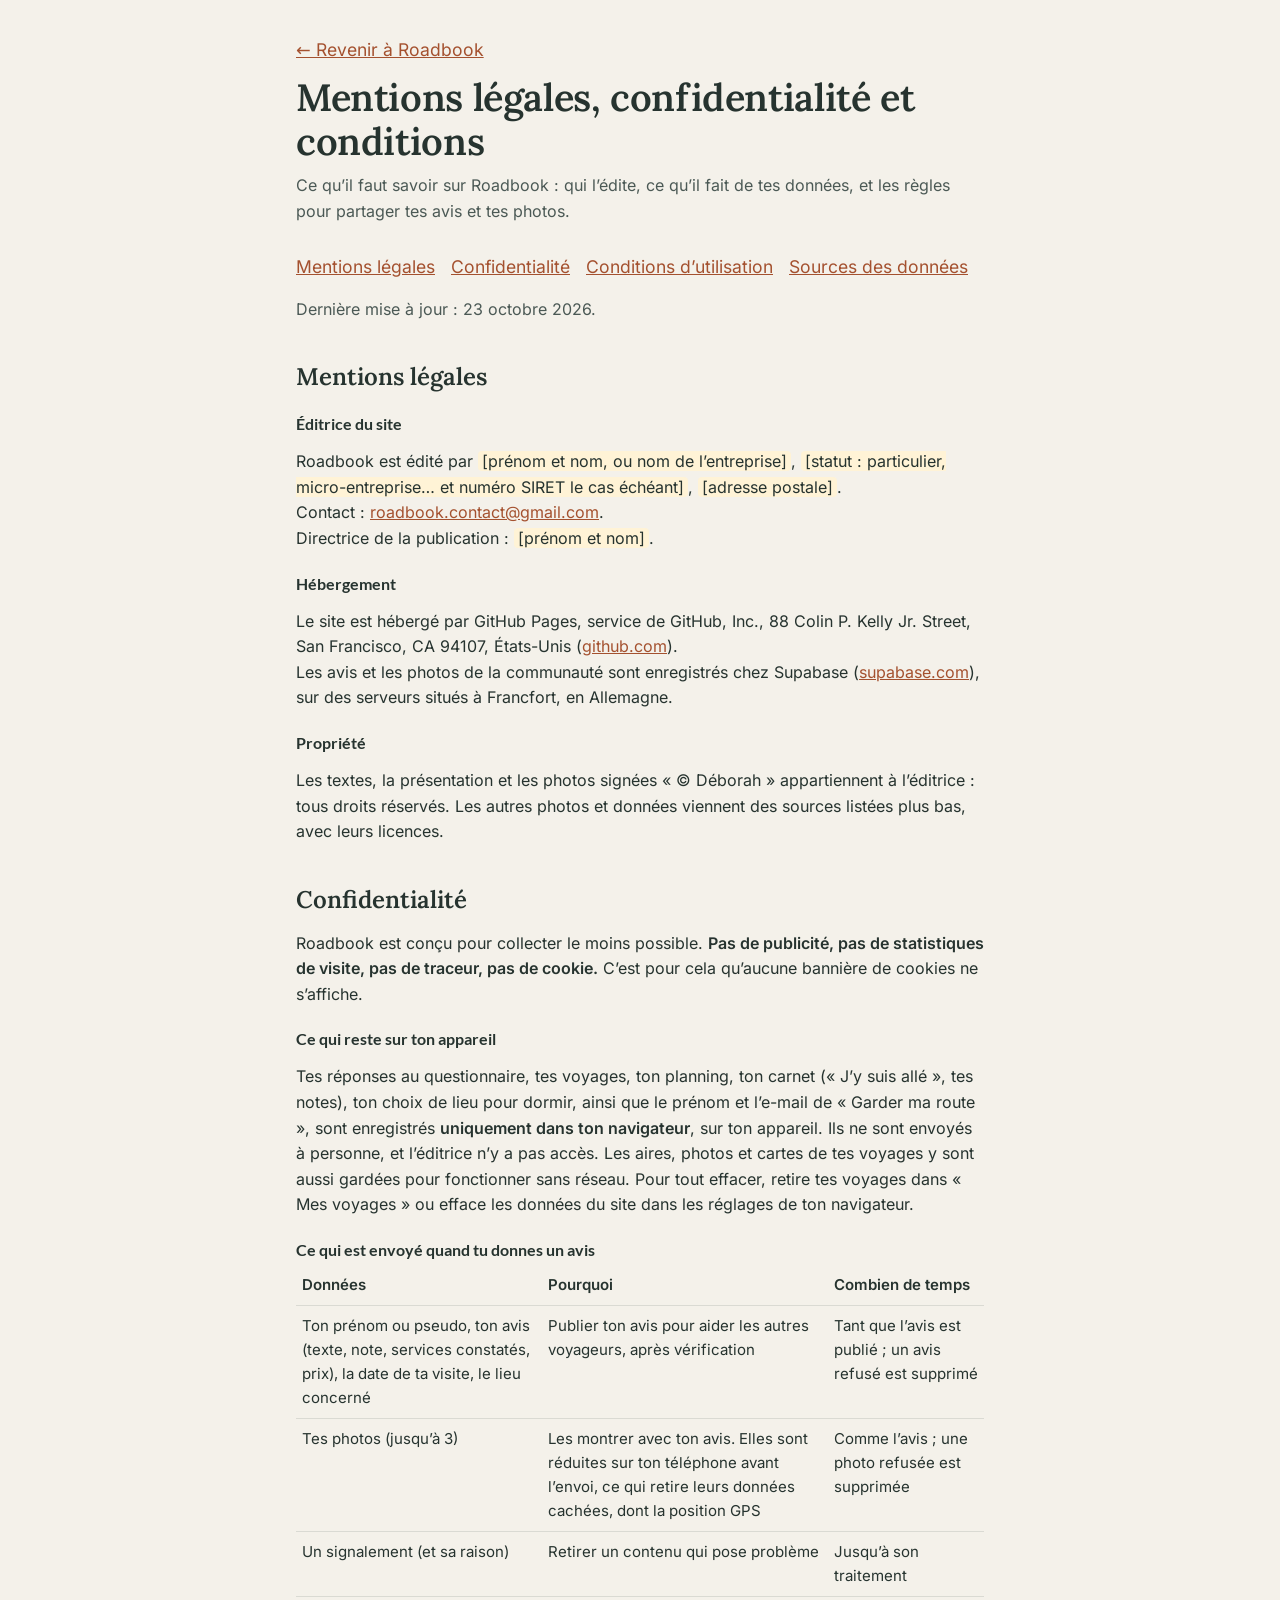
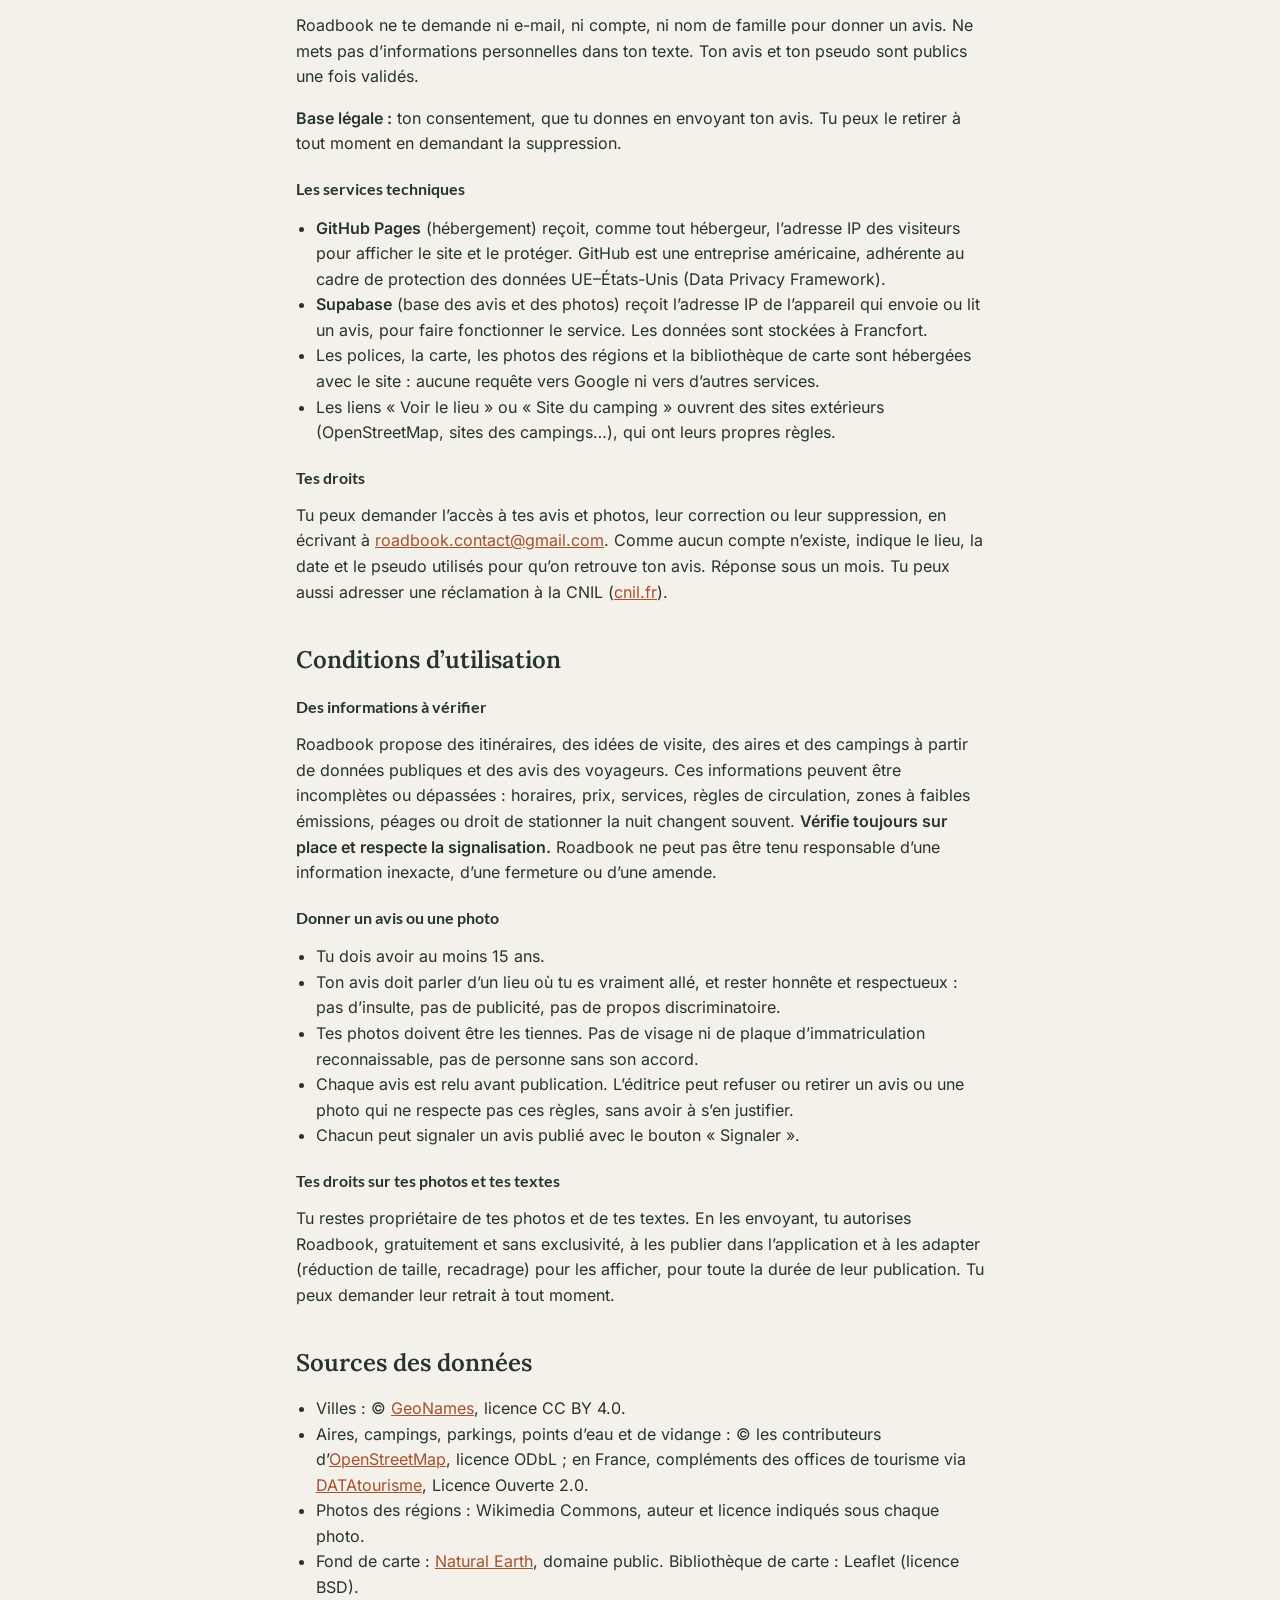
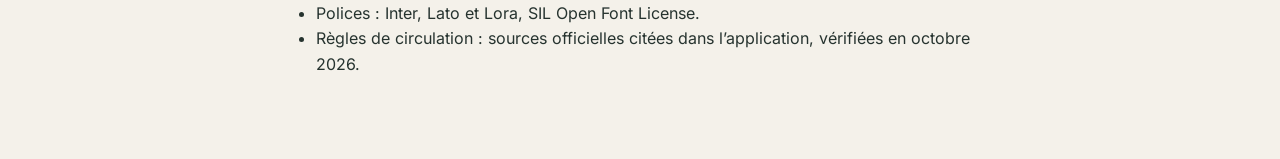
==== infos.html @ 71809259 "Pages légales et confidentialité, polices hébergées avec le site Co-Authored-By: Claude Opus 5.5 <no" ====
<!doctype html>
<html lang="fr">
<head>
  <meta charset="utf-8">
  <meta name="viewport" content="width=device-width, initial-scale=1">
  <title>Mentions légales et confidentialité · Roadbook</title>
  <link rel="stylesheet" href="css/polices.css">
  <link rel="stylesheet" href="css/styles.css">
  <style>
    body { background: var(--lin); }
    .infos { max-width: 720px; margin: 0 auto; padding: 28px 16px 64px; }
    .infos h2 { font: 600 24px/1.25 var(--f-titre); margin: 40px 0 10px; }
    .infos h3 { font: 700 16px var(--f-sous); margin: 22px 0 6px; }
    .infos p, .infos li { font-size: 16px; line-height: 1.6; }
    .infos ul { padding-left: 20px; }
    .infos nav { display: flex; flex-wrap: wrap; gap: 8px 16px; margin: 8px 0 0; }
    .infos nav a, .infos a { color: var(--terra-fonce); }
    .a-completer { background: #FFF3D6; padding: 0 4px; border-radius: 4px; }
    .infos table { border-collapse: collapse; width: 100%; font-size: 15px; }
    .infos th, .infos td { text-align: left; vertical-align: top; padding: 8px 6px; border-bottom: 1px solid var(--trait); }
    .retour { display: inline-block; margin-top: 8px; }
  </style>
</head>
<body>
  <main class="infos">
    <a class="retour" href="./">← Revenir à Roadbook</a>
    <h1 class="titre-page">Mentions légales, confidentialité et conditions</h1>
    <p class="chapo">Ce qu’il faut savoir sur Roadbook : qui l’édite, ce qu’il fait de tes données, et les règles pour partager tes avis et tes photos.</p>
    <nav>
      <a href="#mentions">Mentions légales</a>
      <a href="#confidentialite">Confidentialité</a>
      <a href="#conditions">Conditions d’utilisation</a>
      <a href="#sources">Sources des données</a>
    </nav>
    <p class="commu-qui">Dernière mise à jour : 23 octobre 2026.</p>

    <h2 id="mentions">Mentions légales</h2>
    <h3>Éditrice du site</h3>
    <p>Roadbook est édité par <span class="a-completer">[prénom et nom, ou nom de l’entreprise]</span>,
      <span class="a-completer">[statut : particulier, micro-entreprise… et numéro SIRET le cas échéant]</span>,
      <span class="a-completer">[adresse postale]</span>.<br>
      Contact : <a href="mailto:roadbook.contact@gmail.com">roadbook.contact@gmail.com</a>.<br>
      Directrice de la publication : <span class="a-completer">[prénom et nom]</span>.</p>
    <h3>Hébergement</h3>
    <p>Le site est hébergé par GitHub Pages, service de GitHub, Inc., 88 Colin P. Kelly Jr. Street, San Francisco, CA 94107, États-Unis
      (<a href="https://github.com" target="_blank" rel="noopener">github.com</a>).<br>
      Les avis et les photos de la communauté sont enregistrés chez Supabase (<a href="https://supabase.com" target="_blank" rel="noopener">supabase.com</a>),
      sur des serveurs situés à Francfort, en Allemagne.</p>
    <h3>Propriété</h3>
    <p>Les textes, la présentation et les photos signées « © Déborah » appartiennent à l’éditrice : tous droits réservés.
      Les autres photos et données viennent des sources listées plus bas, avec leurs licences.</p>

    <h2 id="confidentialite">Confidentialité</h2>
    <p>Roadbook est conçu pour collecter le moins possible. <strong>Pas de publicité, pas de statistiques de visite, pas de traceur, pas de cookie.</strong>
      C’est pour cela qu’aucune bannière de cookies ne s’affiche.</p>

    <h3>Ce qui reste sur ton appareil</h3>
    <p>Tes réponses au questionnaire, tes voyages, ton planning, ton carnet (« J’y suis allé », tes notes), ton choix de lieu pour dormir,
      ainsi que le prénom et l’e-mail de « Garder ma route », sont enregistrés <strong>uniquement dans ton navigateur</strong>, sur ton appareil.
      Ils ne sont envoyés à personne, et l’éditrice n’y a pas accès. Les aires, photos et cartes de tes voyages y sont aussi gardées pour
      fonctionner sans réseau. Pour tout effacer, retire tes voyages dans « Mes voyages » ou efface les données du site dans les réglages de ton navigateur.</p>

    <h3>Ce qui est envoyé quand tu donnes un avis</h3>
    <table>
      <tr><th>Données</th><th>Pourquoi</th><th>Combien de temps</th></tr>
      <tr><td>Ton prénom ou pseudo, ton avis (texte, note, services constatés, prix), la date de ta visite, le lieu concerné</td>
        <td>Publier ton avis pour aider les autres voyageurs, après vérification</td>
        <td>Tant que l’avis est publié ; un avis refusé est supprimé</td></tr>
      <tr><td>Tes photos (jusqu’à 3)</td>
        <td>Les montrer avec ton avis. Elles sont réduites sur ton téléphone avant l’envoi, ce qui retire leurs données cachées, dont la position GPS</td>
        <td>Comme l’avis ; une photo refusée est supprimée</td></tr>
      <tr><td>Un signalement (et sa raison)</td><td>Retirer un contenu qui pose problème</td><td>Jusqu’à son traitement</td></tr>
    </table>
    <p>Roadbook ne te demande ni e-mail, ni compte, ni nom de famille pour donner un avis. Ne mets pas d’informations personnelles dans ton texte.
      Ton avis et ton pseudo sont publics une fois validés.</p>
    <p><strong>Base légale :</strong> ton consentement, que tu donnes en envoyant ton avis. Tu peux le retirer à tout moment en demandant la suppression.</p>

    <h3>Les services techniques</h3>
    <ul>
      <li><strong>GitHub Pages</strong> (hébergement) reçoit, comme tout hébergeur, l’adresse IP des visiteurs pour afficher le site et le protéger.
        GitHub est une entreprise américaine, adhérente au cadre de protection des données UE–États-Unis (Data Privacy Framework).</li>
      <li><strong>Supabase</strong> (base des avis et des photos) reçoit l’adresse IP de l’appareil qui envoie ou lit un avis, pour faire fonctionner le service.
        Les données sont stockées à Francfort.</li>
      <li>Les polices, la carte, les photos des régions et la bibliothèque de carte sont hébergées avec le site : aucune requête vers Google ni vers d’autres services.</li>
      <li>Les liens « Voir le lieu » ou « Site du camping » ouvrent des sites extérieurs (OpenStreetMap, sites des campings…), qui ont leurs propres règles.</li>
    </ul>

    <h3>Tes droits</h3>
    <p>Tu peux demander l’accès à tes avis et photos, leur correction ou leur suppression, en écrivant à
      <a href="mailto:roadbook.contact@gmail.com">roadbook.contact@gmail.com</a>. Comme aucun compte n’existe, indique le lieu, la date et le pseudo
      utilisés pour qu’on retrouve ton avis. Réponse sous un mois. Tu peux aussi adresser une réclamation à la CNIL
      (<a href="https://www.cnil.fr" target="_blank" rel="noopener">cnil.fr</a>).</p>

    <h2 id="conditions">Conditions d’utilisation</h2>
    <h3>Des informations à vérifier</h3>
    <p>Roadbook propose des itinéraires, des idées de visite, des aires et des campings à partir de données publiques et des avis des voyageurs.
      Ces informations peuvent être incomplètes ou dépassées : horaires, prix, services, règles de circulation, zones à faibles émissions,
      péages ou droit de stationner la nuit changent souvent. <strong>Vérifie toujours sur place et respecte la signalisation.</strong>
      Roadbook ne peut pas être tenu responsable d’une information inexacte, d’une fermeture ou d’une amende.</p>
    <h3>Donner un avis ou une photo</h3>
    <ul>
      <li>Tu dois avoir au moins 15 ans.</li>
      <li>Ton avis doit parler d’un lieu où tu es vraiment allé, et rester honnête et respectueux : pas d’insulte, pas de publicité, pas de propos discriminatoire.</li>
      <li>Tes photos doivent être les tiennes. Pas de visage ni de plaque d’immatriculation reconnaissable, pas de personne sans son accord.</li>
      <li>Chaque avis est relu avant publication. L’éditrice peut refuser ou retirer un avis ou une photo qui ne respecte pas ces règles, sans avoir à s’en justifier.</li>
      <li>Chacun peut signaler un avis publié avec le bouton « Signaler ».</li>
    </ul>
    <h3>Tes droits sur tes photos et tes textes</h3>
    <p>Tu restes propriétaire de tes photos et de tes textes. En les envoyant, tu autorises Roadbook, gratuitement et sans exclusivité,
      à les publier dans l’application et à les adapter (réduction de taille, recadrage) pour les afficher, pour toute la durée de leur publication.
      Tu peux demander leur retrait à tout moment.</p>

    <h2 id="sources">Sources des données</h2>
    <ul>
      <li>Villes : © <a href="https://www.geonames.org" target="_blank" rel="noopener">GeoNames</a>, licence CC BY 4.0.</li>
      <li>Aires, campings, parkings, points d’eau et de vidange : © les contributeurs d’<a href="https://www.openstreetmap.org/copyright" target="_blank" rel="noopener">OpenStreetMap</a>, licence ODbL ;
        en France, compléments des offices de tourisme via <a href="https://www.datatourisme.fr" target="_blank" rel="noopener">DATAtourisme</a>, Licence Ouverte 2.0.</li>
      <li>Photos des régions : Wikimedia Commons, auteur et licence indiqués sous chaque photo.</li>
      <li>Fond de carte : <a href="https://www.naturalearthdata.com" target="_blank" rel="noopener">Natural Earth</a>, domaine public. Bibliothèque de carte : Leaflet (licence BSD).</li>
      <li>Polices : Inter, Lato et Lora, SIL Open Font License.</li>
      <li>Règles de circulation : sources officielles citées dans l’application, vérifiées en octobre 2026.</li>
    </ul>
  </main>
</body>
</html>
---- css/polices.css ----
/* Polices de Roadbook, hébergées avec l’application (aucune requête vers Google).
   Inter, Lato, Lora : SIL Open Font License 1.1 (voir fonts/LICENCE-*.txt). */
@font-face { font-family: 'Inter'; font-style: normal; font-weight: 400; font-display: swap;
  src: url('../fonts/inter-latin-ext-400-normal.woff2') format('woff2'); unicode-range: U+0100-02BA, U+02BD-02C5, U+02C7-02CC, U+02CE-02D7, U+02DD-02FF, U+0304, U+0308, U+0329, U+1D00-1DBF, U+1E00-1E9F, U+1EF2-1EFF, U+2020, U+20A0-20AB, U+20AD-20C0, U+2113, U+2C60-2C7F, U+A720-A7FF; }
@font-face { font-family: 'Inter'; font-style: normal; font-weight: 400; font-display: swap;
  src: url('../fonts/inter-latin-400-normal.woff2') format('woff2'); unicode-range: U+0000-00FF, U+0131, U+0152-0153, U+02BB-02BC, U+02C6, U+02DA, U+02DC, U+0304, U+0308, U+0329, U+2000-206F, U+20AC, U+2122, U+2191, U+2193, U+2212, U+2215, U+FEFF, U+FFFD; }
@font-face { font-family: 'Inter'; font-style: normal; font-weight: 500; font-display: swap;
  src: url('../fonts/inter-latin-ext-500-normal.woff2') format('woff2'); unicode-range: U+0100-02BA, U+02BD-02C5, U+02C7-02CC, U+02CE-02D7, U+02DD-02FF, U+0304, U+0308, U+0329, U+1D00-1DBF, U+1E00-1E9F, U+1EF2-1EFF, U+2020, U+20A0-20AB, U+20AD-20C0, U+2113, U+2C60-2C7F, U+A720-A7FF; }
@font-face { font-family: 'Inter'; font-style: normal; font-weight: 500; font-display: swap;
  src: url('../fonts/inter-latin-500-normal.woff2') format('woff2'); unicode-range: U+0000-00FF, U+0131, U+0152-0153, U+02BB-02BC, U+02C6, U+02DA, U+02DC, U+0304, U+0308, U+0329, U+2000-206F, U+20AC, U+2122, U+2191, U+2193, U+2212, U+2215, U+FEFF, U+FFFD; }
@font-face { font-family: 'Inter'; font-style: normal; font-weight: 600; font-display: swap;
  src: url('../fonts/inter-latin-ext-600-normal.woff2') format('woff2'); unicode-range: U+0100-02BA, U+02BD-02C5, U+02C7-02CC, U+02CE-02D7, U+02DD-02FF, U+0304, U+0308, U+0329, U+1D00-1DBF, U+1E00-1E9F, U+1EF2-1EFF, U+2020, U+20A0-20AB, U+20AD-20C0, U+2113, U+2C60-2C7F, U+A720-A7FF; }
@font-face { font-family: 'Inter'; font-style: normal; font-weight: 600; font-display: swap;
  src: url('../fonts/inter-latin-600-normal.woff2') format('woff2'); unicode-range: U+0000-00FF, U+0131, U+0152-0153, U+02BB-02BC, U+02C6, U+02DA, U+02DC, U+0304, U+0308, U+0329, U+2000-206F, U+20AC, U+2122, U+2191, U+2193, U+2212, U+2215, U+FEFF, U+FFFD; }
@font-face { font-family: 'Lato'; font-style: normal; font-weight: 400; font-display: swap;
  src: url('../fonts/lato-latin-ext-400-normal.woff2') format('woff2'); unicode-range: U+0100-02BA, U+02BD-02C5, U+02C7-02CC, U+02CE-02D7, U+02DD-02FF, U+0304, U+0308, U+0329, U+1D00-1DBF, U+1E00-1E9F, U+1EF2-1EFF, U+2020, U+20A0-20AB, U+20AD-20C0, U+2113, U+2C60-2C7F, U+A720-A7FF; }
@font-face { font-family: 'Lato'; font-style: normal; font-weight: 400; font-display: swap;
  src: url('../fonts/lato-latin-400-normal.woff2') format('woff2'); unicode-range: U+0000-00FF, U+0131, U+0152-0153, U+02BB-02BC, U+02C6, U+02DA, U+02DC, U+0304, U+0308, U+0329, U+2000-206F, U+20AC, U+2122, U+2191, U+2193, U+2212, U+2215, U+FEFF, U+FFFD; }
@font-face { font-family: 'Lato'; font-style: normal; font-weight: 700; font-display: swap;
  src: url('../fonts/lato-latin-ext-700-normal.woff2') format('woff2'); unicode-range: U+0100-02BA, U+02BD-02C5, U+02C7-02CC, U+02CE-02D7, U+02DD-02FF, U+0304, U+0308, U+0329, U+1D00-1DBF, U+1E00-1E9F, U+1EF2-1EFF, U+2020, U+20A0-20AB, U+20AD-20C0, U+2113, U+2C60-2C7F, U+A720-A7FF; }
@font-face { font-family: 'Lato'; font-style: normal; font-weight: 700; font-display: swap;
  src: url('../fonts/lato-latin-700-normal.woff2') format('woff2'); unicode-range: U+0000-00FF, U+0131, U+0152-0153, U+02BB-02BC, U+02C6, U+02DA, U+02DC, U+0304, U+0308, U+0329, U+2000-206F, U+20AC, U+2122, U+2191, U+2193, U+2212, U+2215, U+FEFF, U+FFFD; }
@font-face { font-family: 'Lora'; font-style: normal; font-weight: 500; font-display: swap;
  src: url('../fonts/lora-latin-ext-500-normal.woff2') format('woff2'); unicode-range: U+0100-02BA, U+02BD-02C5, U+02C7-02CC, U+02CE-02D7, U+02DD-02FF, U+0304, U+0308, U+0329, U+1D00-1DBF, U+1E00-1E9F, U+1EF2-1EFF, U+2020, U+20A0-20AB, U+20AD-20C0, U+2113, U+2C60-2C7F, U+A720-A7FF; }
@font-face { font-family: 'Lora'; font-style: normal; font-weight: 500; font-display: swap;
  src: url('../fonts/lora-latin-500-normal.woff2') format('woff2'); unicode-range: U+0000-00FF, U+0131, U+0152-0153, U+02BB-02BC, U+02C6, U+02DA, U+02DC, U+0304, U+0308, U+0329, U+2000-206F, U+20AC, U+2122, U+2191, U+2193, U+2212, U+2215, U+FEFF, U+FFFD; }
@font-face { font-family: 'Lora'; font-style: normal; font-weight: 600; font-display: swap;
  src: url('../fonts/lora-latin-ext-600-normal.woff2') format('woff2'); unicode-range: U+0100-02BA, U+02BD-02C5, U+02C7-02CC, U+02CE-02D7, U+02DD-02FF, U+0304, U+0308, U+0329, U+1D00-1DBF, U+1E00-1E9F, U+1EF2-1EFF, U+2020, U+20A0-20AB, U+20AD-20C0, U+2113, U+2C60-2C7F, U+A720-A7FF; }
@font-face { font-family: 'Lora'; font-style: normal; font-weight: 600; font-display: swap;
  src: url('../fonts/lora-latin-600-normal.woff2') format('woff2'); unicode-range: U+0000-00FF, U+0131, U+0152-0153, U+02BB-02BC, U+02C6, U+02DA, U+02DC, U+0304, U+0308, U+0329, U+2000-206F, U+20AC, U+2122, U+2191, U+2193, U+2212, U+2215, U+FEFF, U+FFFD; }
@font-face { font-family: 'Lora'; font-style: italic; font-weight: 500; font-display: swap;
  src: url('../fonts/lora-latin-ext-500-italic.woff2') format('woff2'); unicode-range: U+0100-02BA, U+02BD-02C5, U+02C7-02CC, U+02CE-02D7, U+02DD-02FF, U+0304, U+0308, U+0329, U+1D00-1DBF, U+1E00-1E9F, U+1EF2-1EFF, U+2020, U+20A0-20AB, U+20AD-20C0, U+2113, U+2C60-2C7F, U+A720-A7FF; }
@font-face { font-family: 'Lora'; font-style: italic; font-weight: 500; font-display: swap;
  src: url('../fonts/lora-latin-500-italic.woff2') format('woff2'); unicode-range: U+0000-00FF, U+0131, U+0152-0153, U+02BB-02BC, U+02C6, U+02DA, U+02DC, U+0304, U+0308, U+0329, U+2000-206F, U+20AC, U+2122, U+2191, U+2193, U+2212, U+2215, U+FEFF, U+FFFD; }
---- css/styles.css ----
/* =========================================================================
   Roadbook — univers « Lin et terre »
   ========================================================================= */
:root {
  --vert: #6E8E86;        /* vert-de-gris, principale */
  --vert-fonce: #4F6C65;
  --argile: #C98E7E;      /* rosé argile, secondaire */
  --terra: #BD6240;       /* terracotta, accent + statut « roulée » */
  --terra-fonce: #A4512F;
  --lin: #F4F1EA;         /* fond */
  --papier: #FBF9F4;      /* cartes */
  --encre: #26332F;       /* texte */
  --encre-douce: #4B5955;
  --trait: rgba(38, 51, 47, .12);

  --f-titre: "Lora", Georgia, serif;
  --f-sous: "Lato", "Helvetica Neue", Arial, sans-serif;
  --f-corps: "Inter", system-ui, -apple-system, sans-serif;

  --rayon: 16px;
  --colonne: 560px;
}

* { box-sizing: border-box; }
html { -webkit-text-size-adjust: 100%; }
body {
  margin: 0;
  background: var(--lin);
  color: var(--encre);
  font: 400 17px/1.6 var(--f-corps);
  -webkit-font-smoothing: antialiased;
}
img, svg { display: block; max-width: 100%; }
a { color: inherit; }
button { font: inherit; color: inherit; }
:focus-visible { outline: 3px solid var(--terra); outline-offset: 3px; border-radius: 6px; }

/* ---------- Écrans ---------- */
.ecran { display: none; min-height: 100vh; min-height: 100svh; }
.ecran--actif { display: block; animation: apparait .35s ease both; }
@keyframes apparait { from { opacity: 0; transform: translateY(6px); } to { opacity: 1; transform: none; } }

.colonne { max-width: var(--colonne); margin: 0 auto; padding: 8px 20px 140px; }

.barre {
  max-width: var(--colonne); margin: 0 auto; padding: 18px 20px 6px;
  display: flex; justify-content: space-between; align-items: center;
}
.barre-retour { font: 700 15px var(--f-sous); text-decoration: none; color: var(--encre-douce); padding: 8px 0; }
.barre-retour:hover { color: var(--encre); }
.barre-marque { font: 500 italic 16px var(--f-titre); color: var(--vert-fonce); }

/* ---------- Typographie ---------- */
.titre-page { font: 600 clamp(30px, 7vw, 38px)/1.15 var(--f-titre); margin: 12px 0 10px; letter-spacing: -.01em; }
.titre-page--jour { margin-bottom: 12px; }
.sous-titre { font: 700 13px var(--f-sous); text-transform: uppercase; letter-spacing: .12em; color: var(--vert-fonce); margin: 40px 0 14px; }
.surtitre { font: 700 13px var(--f-sous); text-transform: uppercase; letter-spacing: .12em; color: var(--terra-fonce); margin: 24px 0 0; }
.chapo { font-size: 18px; color: var(--encre-douce); margin: 0 0 28px; }
.texte { color: var(--encre-douce); }

/* ---------- Boutons ---------- */
.btn {
  display: flex; align-items: center; justify-content: center; gap: 8px;
  width: 100%; min-height: 58px; padding: 16px 24px;
  border: 0; border-radius: 14px; cursor: pointer; text-decoration: none;
  font: 700 18px var(--f-sous); letter-spacing: .01em;
  transition: transform .15s ease, background-color .15s ease, box-shadow .15s ease;
}
.btn:active { transform: scale(.985); }
.btn--principal { background: var(--terra); color: #fff; box-shadow: 0 8px 22px -10px rgba(189, 98, 64, .7); }
.btn--principal:hover { background: var(--terra-fonce); }
.btn--secondaire { background: transparent; color: var(--encre); border: 1.5px solid var(--trait); box-shadow: none; }
.btn--secondaire:hover { border-color: var(--vert); }
.btn--petit { min-height: 46px; width: auto; padding: 10px 22px; font-size: 16px; }
.lien-discret { background: none; border: 0; padding: 10px; cursor: pointer; font: 400 15px var(--f-corps); color: var(--encre-douce); text-decoration: underline; text-underline-offset: 3px; }

.action-bas {
  position: fixed; left: 0; right: 0; bottom: 0; z-index: 10;
  padding: 26px 20px calc(18px + env(safe-area-inset-bottom));
  background: linear-gradient(to bottom, rgba(244, 241, 234, 0), var(--lin) 34%);
}
.action-bas > * { max-width: calc(var(--colonne) - 40px); margin-left: auto; margin-right: auto; }
.action-bas--double { display: flex; gap: 12px; justify-content: center; }
.action-bas--double > * { margin: 0; }
.action-bas--double .btn--secondaire { flex: 0 0 auto; width: auto; background: var(--lin); }
.action-bas--double .btn--principal { flex: 1 1 auto; max-width: 380px; }
.action-message { min-height: 0; margin: 0 auto 10px; font: 700 15px var(--f-sous); color: var(--terra-fonce); text-align: center; }
.action-message:empty { display: none; }

/* ---------- Photos (emplacements) ---------- */
.photo-repli, .photo-repli svg { position: absolute; inset: 0; width: 100%; height: 100%; }
.accueil-photo img, .jour-photo img { position: absolute; inset: 0; width: 100%; height: 100%; object-fit: cover; }

/* ---------- ÉCRAN 1 : Accueil ---------- */
.ecran--accueil.ecran--actif { display: flex; flex-direction: column; justify-content: center; position: relative; overflow: hidden; }
.accueil-photo { position: absolute; inset: 0; }
/* Voile léger, plus marqué au centre : le titre et le bouton restent lisibles sur n’importe quelle photo */
.accueil-photo::after {
  content: ""; position: absolute; inset: 0;
  background:
    radial-gradient(ellipse 70% 45% at 50% 50%, rgba(38, 51, 47, .42) 0%, rgba(38, 51, 47, 0) 100%),
    rgba(38, 51, 47, .12);
}
.accueil-contenu {
  position: relative; z-index: 1; margin: auto;
  width: 100%; max-width: var(--colonne);
  padding: 24px 24px calc(24px + env(safe-area-inset-bottom));
  display: flex; flex-direction: column; align-items: center; text-align: center;
}
.accueil-titre {
  font: 500 clamp(56px, 17vw, 96px)/1 var(--f-titre); color: #fff; margin: 0 0 32px;
  letter-spacing: -.02em; text-shadow: 0 2px 24px rgba(38, 51, 47, .45);
}
.accueil-contenu .btn--principal { max-width: 360px; }
.accueil-voyages { margin-top: 18px; color: #fff; font: 700 15px var(--f-sous); text-underline-offset: 4px; opacity: .9; }

/* ---------- ÉCRAN 2 : Mon départ ---------- */
.question { border: 0; padding: 0; margin: 0 0 44px; min-width: 0; border-radius: 12px; }
.question legend { display: flex; align-items: center; gap: 12px; font: 600 22px/1.3 var(--f-titre); margin-bottom: 16px; padding: 0; }
.question-n {
  flex: 0 0 auto; width: 30px; height: 30px; border-radius: 50%;
  display: inline-grid; place-items: center;
  font: 700 14px var(--f-sous); color: var(--vert-fonce); border: 1.5px solid var(--vert);
}
.question-aide { margin: 18px 0 10px; color: var(--encre-douce); font-size: 16px; }
.question-plus { margin-top: 18px; }
.question--appel { animation: appel 1.2s ease; }
@keyframes appel { 0%, 100% { box-shadow: 0 0 0 0 rgba(189, 98, 64, 0); } 30% { box-shadow: 0 0 0 10px rgba(189, 98, 64, .18); } }

.choix-groupe { display: flex; flex-wrap: wrap; gap: 10px; }
.choix {
  display: inline-flex; flex-direction: column; align-items: flex-start; justify-content: center;
  min-height: 50px; padding: 11px 18px; cursor: pointer; text-align: left;
  background: var(--papier); border: 1.5px solid var(--trait); border-radius: 999px;
  font: 500 16px var(--f-corps); color: var(--encre);
  transition: border-color .15s, background-color .15s;
}
.choix:hover { border-color: var(--vert); }
.choix[aria-pressed="true"] { background: var(--vert-fonce); border-color: var(--vert-fonce); color: #fff; }
.choix-s { font-size: 13px; color: var(--encre-douce); }
.choix[aria-pressed="true"] .choix-s { color: rgba(255, 255, 255, .85); }
.choix-groupe--cartes { flex-direction: column; }
.choix--carte { width: 100%; border-radius: var(--rayon); padding: 16px 20px; }
.choix--carte .choix-l { font: 700 17px var(--f-sous); }
.choix--carte .choix-s { font-size: 15px; margin-top: 2px; }

.champ { display: block; margin-top: 16px; }
.champ > span { display: block; font: 700 15px var(--f-sous); margin-bottom: 8px; }
.champ em { font-style: normal; font-weight: 400; color: var(--encre-douce); }
.champ input {
  width: 100%; min-height: 52px; padding: 12px 16px;
  font: 400 17px var(--f-corps); color: var(--encre);
  background: var(--papier); border: 1.5px solid var(--trait); border-radius: 12px;
}
.champ input:focus { border-color: var(--vert); outline: none; box-shadow: 0 0 0 3px rgba(110, 142, 134, .25); }
.champ--date { margin-top: 22px; }
.champ--date input { max-width: 260px; }

/* ---------- Génération ---------- */
.composition {
  position: fixed; inset: 0; z-index: 50; background: var(--lin);
  display: flex; flex-direction: column; align-items: center; justify-content: center; padding: 24px; text-align: center;
}
.composition[hidden] { display: none; }
.composition-route { width: 140px; height: 3px; border-radius: 3px; background: rgba(110, 142, 134, .25); overflow: hidden; margin-bottom: 28px; }
.composition-route span { display: block; width: 40%; height: 100%; background: var(--terra); border-radius: 3px; animation: roule 1.6s ease-in-out infinite; }
@keyframes roule { 0% { transform: translateX(-100%); } 100% { transform: translateX(260%); } }
.composition-phrase { font: 500 italic 26px/1.35 var(--f-titre); margin: 0; transition: opacity .25s; max-width: 22ch; }
.composition-phrase--sort { opacity: 0; }

/* ---------- Statuts ---------- */
.statut {
  display: inline-flex; align-items: center; gap: 5px; flex: 0 0 auto;
  padding: 4px 11px 4px 8px; border-radius: 999px; white-space: nowrap;
  font: 700 13px/1.2 var(--f-sous); letter-spacing: .01em;
}
.statut svg { width: 15px; height: 15px; flex: 0 0 auto; }
.statut--r { background: var(--terra); color: #fff; box-shadow: 0 2px 8px -3px rgba(189, 98, 64, .8); }
.statut--p { background: transparent; color: var(--vert-fonce); border: 1.5px solid var(--vert); padding: 3px 10px 3px 7px; }
.statut--c { background: rgba(201, 142, 126, .18); color: #7A3F2E; border: 1.5px dashed var(--argile); padding: 3px 10px 3px 7px; }

/* ---------- ÉCRAN 3 : Ma route ---------- */
.recap { font: 700 19px/1.45 var(--f-sous); margin: 0 0 22px; }
.trace { background: var(--papier); border-radius: var(--rayon); padding: 14px; border: 1px solid var(--trait); }
.trace-svg { width: 100%; height: auto; }
.budget { color: var(--encre-douce); font-size: 16px; margin: 16px 0 0; }
.budget strong { color: var(--encre); }

.legende { margin-top: 28px; padding: 18px 20px; border-radius: var(--rayon); background: rgba(110, 142, 134, .1); }
.legende-titre { font: 700 15px var(--f-sous); margin: 0 0 12px; }
.legende ul { list-style: none; margin: 0; padding: 0; display: grid; gap: 10px; }
.legende li { display: flex; flex-wrap: wrap; align-items: center; gap: 8px 10px; font-size: 15px; color: var(--encre-douce); }

.programme { list-style: none; margin: 0; padding: 0; display: grid; gap: 10px; }
.jour-ligne {
  display: grid; grid-template-columns: 56px 1fr 18px; gap: 14px; align-items: center;
  padding: 16px 16px 16px 14px; border-radius: var(--rayon); text-decoration: none;
  background: var(--papier); border: 1px solid var(--trait); border-left: 4px solid transparent;
  transition: transform .15s ease, box-shadow .15s ease;
}
.jour-ligne:hover { transform: translateY(-1px); box-shadow: 0 10px 24px -16px rgba(38, 51, 47, .5); }
.jour-ligne--r { border-left-color: var(--terra); }
.jour-ligne--pause { background: transparent; }
.jour-num { display: flex; flex-direction: column; align-items: center; text-align: center; }
.jour-num > span { font: 600 24px/1 var(--f-titre); color: var(--vert-fonce); }
.jour-num small { font: 400 12px/1.25 var(--f-corps); color: var(--encre-douce); margin-top: 5px; }
.jour-corps { display: flex; flex-direction: column; min-width: 0; }
.jour-corps strong { font: 600 19px/1.3 var(--f-titre); }
.jour-meta { font-size: 15px; color: var(--encre-douce); margin-top: 2px; }
.jour-statut { display: flex; flex-wrap: wrap; align-items: center; gap: 6px 10px; margin-top: 10px; }
.jour-points { font-size: 13px; color: var(--encre-douce); }
.jour-fleche { font-size: 26px; color: var(--vert); line-height: 1; }
.note-essai { font-size: 13px; color: var(--encre-douce); margin: 28px 0 0; }

/* ---------- ÉCRAN 4 : Ma journée ---------- */
.jour-photo { position: relative; height: 42vh; min-height: 240px; max-height: 420px; overflow: hidden; }
.jour-photo-retour {
  position: absolute; top: calc(14px + env(safe-area-inset-top)); left: 14px; z-index: 2;
  width: 44px; height: 44px; border-radius: 50%; display: grid; place-items: center;
  background: rgba(251, 249, 244, .92); text-decoration: none; font: 700 20px var(--f-sous);
}
.jour-statut-tete { display: flex; flex-wrap: wrap; gap: 8px 12px; align-items: center; }
.bloc { margin-top: 28px; }
.bloc .sous-titre { margin-top: 12px; }
.bloc--pause { padding: 20px 22px; background: rgba(110, 142, 134, .12); border-radius: var(--rayon); font: 500 italic 19px/1.5 var(--f-titre); }
.bloc--pause p { margin: 0; }

.chiffres { display: grid; grid-template-columns: 1fr 1fr; gap: 10px; }
.chiffres > div { background: var(--papier); border: 1px solid var(--trait); border-radius: var(--rayon); padding: 16px 18px; }
.chiffres b { display: block; font: 600 28px/1.1 var(--f-titre); }
.chiffres span { font-size: 15px; color: var(--encre-douce); }
.trajet { margin: 0; color: var(--encre-douce); font-size: 15px; }

.info { background: var(--papier); border: 1px solid var(--trait); border-radius: var(--rayon); padding: 18px 20px; margin-top: 12px; }
.info p { margin: 8px 0 0; }
.info-tete { display: flex; flex-wrap: wrap; align-items: center; justify-content: space-between; gap: 8px 12px; }
.info-tete--fin { margin-top: 10px; }
.info-tete h3 { margin: 0; font: 700 17px/1.35 var(--f-sous); }
.alerte { font-weight: 600; color: #7A3F2E; }
.repli {
  margin-top: 12px !important; padding: 12px 14px; border-radius: 12px;
  background: rgba(201, 142, 126, .12); font-size: 15px; color: var(--encre);
}
.repli strong { display: block; font: 700 12px var(--f-sous); text-transform: uppercase; letter-spacing: .1em; color: #7A3F2E; margin-bottom: 3px; }
.reperes { list-style: none; margin: 0; padding: 0; }

.services { list-style: none; margin: 18px 0 0; padding: 0; border-top: 1px solid var(--trait); }
.service { padding: 14px 0; border-bottom: 1px solid var(--trait); }
.service:last-child { border-bottom: 0; padding-bottom: 0; }
.service-ligne { display: flex; flex-wrap: wrap; align-items: center; gap: 8px 12px; }
.service-icone { width: 36px; height: 36px; border-radius: 50%; display: grid; place-items: center; background: rgba(110, 142, 134, .14); color: var(--vert-fonce); }
.service-icone svg { width: 20px; height: 20px; }
.service-nom { font: 700 16px var(--f-sous); }
.service-valeur { color: var(--encre-douce); margin-right: auto; }
.service--non .service-icone { background: rgba(38, 51, 47, .06); color: var(--encre-douce); }

/* ---------- ÉCRAN 5 : Garder ---------- */
.carte-voyage { background: var(--papier); border: 1px solid var(--trait); border-left: 4px solid var(--terra); border-radius: var(--rayon); padding: 18px 20px; margin: 0 0 24px; }
.carte-voyage-titre { font: 600 20px/1.3 var(--f-titre); margin: 0 0 6px; }
.carte-voyage-recap { margin: 0; font: 700 15px/1.45 var(--f-sous); color: var(--encre-douce); }
.carte-voyage-date { margin: 8px 0 0; font-size: 14px; color: var(--encre-douce); }
.carte-voyage-actions { display: flex; align-items: center; gap: 12px; margin-top: 14px; }
.acces { margin-bottom: 24px; }
.acces .sous-titre { margin-top: 8px; }
.acces .texte { margin: 0; }
.acces .note-essai { margin-top: 14px; }
.garde-ok { width: 64px; height: 64px; border-radius: 50%; background: var(--terra); color: #fff; display: grid; place-items: center; margin-top: 32px; }
.garde-ok svg { width: 34px; height: 34px; }
.pile-boutons { display: grid; gap: 12px; margin-top: 8px; }
.liste-voyages { list-style: none; margin: 0; padding: 0; }

/* ---------- Écrans plus larges ---------- */
@media (min-width: 760px) {
  body { font-size: 17.5px; }
  .jour-photo { max-width: 860px; margin: 24px auto 0; border-radius: 22px; }
  .colonne { padding-top: 16px; }
}
@media (prefers-reduced-motion: reduce) {
  *, *::before, *::after { animation: none !important; transition: none !important; }
}

/* ---------- Ville de départ : recherche ---------- */
.champ--recherche { margin-top: 0; }
.suggestions { list-style: none; margin: 8px 0 0; padding: 0; display: grid; gap: 6px; }
.suggestions:empty { display: none; }
.suggestions button {
  width: 100%; min-height: 52px; padding: 12px 16px; cursor: pointer; text-align: left;
  display: flex; justify-content: space-between; align-items: center; gap: 12px;
  background: var(--papier); border: 1.5px solid var(--trait); border-radius: 12px;
}
.suggestions button:hover, .suggestions button:focus-visible { border-color: var(--vert); }
.suggestions strong { font: 600 17px var(--f-corps); }
.suggestions span { font-size: 14px; color: var(--encre-douce); }
.depart-inconnu { margin-top: 12px; padding: 14px 16px; border-radius: 12px; background: rgba(201, 142, 126, .12); }
.depart-inconnu p { margin: 0 0 10px; font-size: 15px; }
.depart-inconnu .btn--petit { width: 100%; }
.depart-inconnu .lien-discret { padding: 0; }
.depart-choisi {
  display: flex; align-items: center; gap: 14px; padding: 14px 16px;
  background: var(--papier); border: 1.5px solid var(--vert); border-radius: var(--rayon);
}
.depart-choisi[hidden] { display: none; }
.depart-coche { flex: 0 0 auto; width: 36px; height: 36px; border-radius: 50%; display: grid; place-items: center; background: var(--vert-fonce); color: #fff; }
.depart-coche svg { width: 20px; height: 20px; }
.depart-texte { flex: 1 1 auto; display: flex; flex-direction: column; min-width: 0; }
.depart-texte strong { font: 600 19px/1.3 var(--f-titre); }
.depart-texte span { font-size: 14px; color: var(--encre-douce); }
[hidden] { display: none !important; }

/* ---------- Envie d’ailleurs ? ---------- */
.ailleurs { margin-top: 22px; }
.ailleurs-titre { font: 700 15px/1.45 var(--f-sous); margin: 0 0 10px; color: var(--encre-douce); }
.choix--petit { min-height: 42px; padding: 8px 16px; font-size: 15px; }
.chiffres--trois { grid-template-columns: 1fr 1fr 1fr; }
.chiffres--trois { gap: 8px; }
.chiffres--trois > div { padding: 14px 12px; }
.chiffres--trois b { font-size: 20px; white-space: nowrap; }
.chiffres--trois span { font-size: 13px; }

/* ---------- Où as-tu envie d’aller ? ---------- */
.choix-groupe--grille { display: grid; grid-template-columns: 1fr 1fr; gap: 10px; }
.choix-groupe--grille .choix { border-radius: var(--rayon); padding: 12px 14px; justify-content: flex-start; min-height: 74px; }
.choix-groupe--grille .choix-l { font: 700 16px/1.25 var(--f-sous); }
.choix-groupe--grille .choix-s { font-size: 13px; line-height: 1.35; margin-top: 3px; }
@media (max-width: 340px) { .choix-groupe--grille { grid-template-columns: 1fr; } }
.avertissement { margin: -6px 0 22px; padding: 14px 16px; border-radius: 12px; background: rgba(201, 142, 126, .16); border-left: 4px solid var(--argile); }
.avertissement p { margin: 0; font-size: 15px; }
.sugg-texte { display: flex; flex-direction: column; min-width: 0; }
.suggestions .sugg-texte span { font-size: 13px; }
.suggestions .sugg-type { flex: 0 0 auto; font: 700 11px var(--f-sous); text-transform: uppercase; letter-spacing: .08em; color: var(--vert-fonce); padding: 3px 8px; border-radius: 999px; background: rgba(110, 142, 134, .12); }

/* ---------- Durée sur mesure ---------- */
.compteur { display: flex; align-items: center; gap: 12px; }
.compteur-btn {
  width: 52px; height: 52px; flex: 0 0 auto; border-radius: 50%; cursor: pointer;
  background: var(--papier); border: 1.5px solid var(--trait); font: 500 26px/1 var(--f-sous); color: var(--vert-fonce);
}
.compteur-btn:hover { border-color: var(--vert); }
.compteur-valeur {
  display: flex; align-items: baseline; justify-content: center; gap: 8px; min-width: 140px;
  padding: 8px 16px; border-radius: 14px; background: var(--papier); border: 1.5px solid var(--trait);
}
.compteur-valeur input {
  width: 3.2ch; border: 0; background: transparent; text-align: right;
  font: 600 28px/1.2 var(--f-titre); color: var(--encre); -moz-appearance: textfield;
}
.compteur-valeur input::-webkit-outer-spin-button, .compteur-valeur input::-webkit-inner-spin-button { -webkit-appearance: none; margin: 0; }
.compteur-valeur input:focus { outline: none; }
.compteur-valeur:focus-within { border-color: var(--vert); box-shadow: 0 0 0 3px rgba(110, 142, 134, .25); }
.compteur-valeur span { font-size: 16px; color: var(--encre-douce); }
.champs-dates { display: grid; grid-template-columns: 1fr 1fr; gap: 12px; margin-top: 8px; }
.champs-dates .champ { min-width: 0; margin-top: 16px; }
.champs-dates .champ--date input { max-width: none; width: 100%; min-width: 0; padding: 12px 10px; font-size: 16px; }
.duree-resume { font-weight: 600; color: var(--vert-fonce); }
.duree-resume:empty { display: none; }
@media (max-width: 360px) { .champs-dates { grid-template-columns: 1fr; } }

/* ---------- Long voyage : jours regroupés par région ---------- */
.programme--groupes { gap: 12px; }
.groupe details { background: transparent; }
.groupe summary {
  list-style: none; cursor: pointer; display: grid; grid-template-columns: 40px 1fr 18px; gap: 12px; align-items: center;
  padding: 16px; border-radius: var(--rayon); background: rgba(110, 142, 134, .12);
}
.groupe summary::-webkit-details-marker { display: none; }
.groupe-n { width: 40px; height: 40px; border-radius: 50%; display: grid; place-items: center; background: var(--vert-fonce); color: #fff; font: 700 16px var(--f-sous); }
.groupe-texte { display: flex; flex-direction: column; min-width: 0; }
.groupe-texte strong { font: 600 19px/1.3 var(--f-titre); }
.groupe-texte span { font-size: 14px; color: var(--encre-douce); }
.groupe-fleche { font-size: 24px; color: var(--vert); transition: transform .2s; }
.groupe details[open] .groupe-fleche { transform: rotate(90deg); }
.groupe details .programme { margin-top: 10px; }

/* ---------- Ce que tu aimes ---------- */
.famille { margin-top: 18px; }
.famille-nom { font: 700 13px var(--f-sous); text-transform: uppercase; letter-spacing: .1em; color: var(--vert-fonce); margin: 0 0 10px; }
.pour-toi {
  display: inline-block; margin-top: 10px !important; padding: 3px 10px; border-radius: 999px;
  font: 700 13px var(--f-sous); color: var(--vert-fonce); background: rgba(110, 142, 134, .14);
}

/* Mention de la source des villes */
.credit { margin: 28px 0 0; font: 400 12px/1.5 var(--f-corps); color: var(--encre-douce); text-align: center; }
.credit a { color: inherit; }

/* Les vrais lieux pour dormir */
.jour-nuit { display: block; font-size: 14px; color: var(--encre); margin-top: 6px; }
.puces { display: flex; flex-wrap: wrap; gap: 4px 6px; margin-top: 6px; }
.puce { font: 600 12px/1 var(--f-corps); padding: 5px 8px; border-radius: 999px; background: rgba(110, 142, 134, .12); color: var(--vert-fonce); }
.puce--non { background: rgba(189, 98, 64, .12); color: var(--terra-fonce); }
.puce--inconnu { background: rgba(38, 51, 47, .06); color: var(--encre-douce); }
.info--lieu + .info--lieu { margin-top: 14px; }
.lieu-type { font: 700 12px var(--f-sous); letter-spacing: .06em; text-transform: uppercase; color: var(--vert-fonce); margin: 0 0 6px; }
.lieu-infos { font-size: 14px; color: var(--encre-douce); margin: 4px 0 0; }
.lieu-liens { font-size: 14px; margin: 14px 0 0; }
.lieu-liens a { color: var(--vert-fonce); }
.sous-titre--petit { font-size: 18px; margin-top: 26px; }
.credit--gauche { text-align: left; margin-top: 18px; }

/* Le pays à côté de chaque ville */
.pays { font-weight: 400; color: var(--encre-douce); }
.jour-corps strong .pays { font-size: .92em; }
.frontiere { display: inline-block; align-self: flex-start; margin: 4px 0 2px; padding: 2px 9px; border-radius: 999px;
  font: 600 11.5px/1.5 var(--f-corps); letter-spacing: .02em; color: var(--vert-fonce); background: rgba(110, 142, 134, .14); }
.recap-pays { margin: -6px 0 18px; font: 400 14px/1.5 var(--f-corps); color: var(--encre-douce); }
.recap-pays strong { color: var(--encre); font-weight: 600; }
.jour-pays { margin: -4px 0 12px; font: 500 15px/1.4 var(--f-sous); letter-spacing: .04em; text-transform: uppercase; color: var(--vert-fonce); }

/* Les photos des régions (Wikimedia Commons) */
.route-photo { margin: 4px 0 22px; }
.route-photo-cadre { position: relative; aspect-ratio: 16 / 10; border-radius: 22px; overflow: hidden; background: var(--papier); }
.route-photo-cadre img { position: absolute; inset: 0; width: 100%; height: 100%; object-fit: cover; }
.photo-credit { margin: 6px 4px 0; font: 400 11.5px/1.45 var(--f-corps); color: var(--encre-douce); }
.photo-credit a { color: inherit; }
.photo-credit[hidden] { display: none; }
.jour-photo .photo-credit, .route-photo-cadre .photo-credit { position: absolute; left: 0; right: 0; bottom: 0; margin: 0; padding: 18px 14px 8px;
  color: #fff; background: linear-gradient(transparent, rgba(0,0,0,.55)); text-shadow: 0 1px 2px rgba(0,0,0,.4); }
.groupe-vignette { flex: none; width: 52px; height: 52px; border-radius: 50%; overflow: hidden; background: var(--lin); }
.groupe-vignette img { width: 100%; height: 100%; object-fit: cover; display: block; }

/* ---------- Le voyage sans réseau ---------- */
.horsligne { margin: 0 0 22px; padding: 14px 16px; border-radius: 12px; background: rgba(110, 142, 134, .1); font-size: 15px; color: var(--encre-douce); }
.horsligne:empty { display: none; }
.horsligne p { margin: 0; }
.horsligne p + p { margin-top: 6px; }
.horsligne-titre { display: flex; align-items: center; gap: 8px; font: 700 15px var(--f-sous); color: var(--encre); }
.horsligne-titre svg { width: 18px; height: 18px; flex: 0 0 auto; color: var(--terra); }
.horsligne--pret { background: rgba(189, 98, 64, .08); }
.horsligne-astuce { font-size: 14px; }
.horsligne-barre { margin-top: 10px; height: 6px; border-radius: 999px; background: rgba(110, 142, 134, .2); overflow: hidden; }
.horsligne-barre span { display: block; height: 100%; background: var(--vert); transition: width .3s ease; }

/* ---------- Nos photos ---------- */
.galerie { display: flex; gap: 10px; overflow-x: auto; margin: 0 20px; padding: 14px 0 4px; scroll-snap-type: x mandatory; -webkit-overflow-scrolling: touch; }
.galerie figure { flex: 0 0 auto; width: 150px; margin: 0; scroll-snap-align: start; }
.galerie img { display: block; width: 150px; height: 112px; object-fit: cover; border-radius: 14px; background: var(--papier); }
.galerie figcaption { margin-top: 6px; font-size: 13px; line-height: 1.35; color: var(--encre-douce); }
@media (min-width: 900px) { .galerie { max-width: 860px; margin: 0 auto; } }

/* ---------- Le planning de la journée ---------- */
.planning-tete { display: flex; align-items: baseline; justify-content: space-between; gap: 12px; }
.planning-tete .lien-discret { padding: 6px 0; font-weight: 600; color: var(--terra-fonce); }
.planning-note { margin: -6px 0 14px; font-size: 15px; color: var(--encre-douce); }
.planning-liste { list-style: none; margin: 0; padding: 0; position: relative; }
.planning-liste::before { content: ""; position: absolute; left: 75px; top: 14px; bottom: 14px; width: 2px; background: var(--trait); }
.moment { display: grid; grid-template-columns: 58px 36px 1fr; gap: 0 10px; align-items: start; padding: 8px 0; position: relative; }
.moment-heure { font: 700 15px/30px var(--f-sous); color: var(--encre); text-align: right; white-space: nowrap; }
.moment-point { width: 30px; height: 30px; border-radius: 50%; background: var(--papier); border: 1.5px solid var(--trait); display: grid; place-items: center; position: relative; z-index: 1; color: var(--vert-fonce); }
.moment-point svg { width: 16px; height: 16px; }
.moment--visite .moment-point { border-color: var(--terra); background: #F7ECE6; color: var(--terra-fonce); }
.moment--route .moment-point, .moment--nuit .moment-point { border-color: var(--vert); background: #EAF0EE; }
.moment-texte { display: flex; flex-direction: column; padding-top: 4px; min-width: 0; }
.moment-texte strong { font: 600 16px/1.35 var(--f-corps); }
.moment-texte span { font-size: 14.5px; line-height: 1.45; color: var(--encre-douce); margin-top: 2px; }
.planning > .lien-discret { margin-top: 6px; padding-left: 0; }
.planning-edition { list-style: none; margin: 0 0 14px; padding: 0; display: grid; gap: 10px; }
.planning-edition li { display: grid; grid-template-columns: 72px 1fr 36px; gap: 8px; align-items: start; background: var(--papier); border: 1px solid var(--trait); border-radius: 14px; padding: 10px; }
.planning-edition input { width: 100%; min-width: 0; font: 400 16px var(--f-corps); color: var(--encre); background: #fff; border: 1.5px solid var(--trait); border-radius: 10px; padding: 9px 10px; }
.planning-edition input:focus { border-color: var(--vert); outline: none; box-shadow: 0 0 0 3px rgba(110, 142, 134, .25); }
.planning-edition input[data-champ=h] { text-align: center; font-weight: 600; padding: 9px 4px; }
.planning-champs { display: grid; gap: 6px; min-width: 0; }
.planning-champs input[data-champ=texte] { font-size: 14.5px; }
.planning-retirer { width: 36px; height: 36px; border: 0; border-radius: 50%; background: transparent; font-size: 22px; line-height: 1; color: var(--encre-douce); cursor: pointer; }
.planning-retirer:hover { background: rgba(189, 98, 64, .1); color: var(--terra-fonce); }
.planning-actions { display: flex; align-items: center; gap: 12px; margin-top: 14px; }

/* ---------- Les cartes ---------- */
.carte-cadre { position: relative; border-radius: var(--rayon); overflow: hidden; border: 1px solid var(--trait); background: var(--papier); }
.carte-cadre--route { height: 320px; }
.carte-cadre--route .trace { position: absolute; inset: 0; border: 0; border-radius: 0; display: flex; align-items: center; }
.carte-cadre--jour { height: 260px; }
.carte { position: absolute; inset: 0; opacity: 0; pointer-events: none; transition: opacity .3s ease; background: #DCE6E2; }
.carte--prete { opacity: 1; pointer-events: auto; }
.carte-attente { position: absolute; inset: 0; display: grid; place-items: center; margin: 0; padding: 20px; text-align: center; font-size: 15px; color: var(--encre-douce); }
.carte.leaflet-container { background: #DCE6E2; font-family: var(--f-corps); }
.carte-ville { position: absolute; transform: translate(-50%, -50%); white-space: nowrap; font: 500 11.5px/1 var(--f-corps); color: #6B6558;
  text-shadow: 0 0 3px #F7F3EA, 0 0 3px #F7F3EA, 0 0 3px #F7F3EA; pointer-events: none; }
.carte-ville--grande { font-weight: 600; font-size: 12.5px; color: #4E4A40; }
.carte-note, .carte-legende { margin: 8px 2px 0; font-size: 13.5px; color: var(--encre-douce); }
.carte-legende { display: flex; flex-wrap: wrap; align-items: center; gap: 6px 8px; }
.carte-legende .carte-point { width: 22px; height: 22px; font-size: 11px; }
.carte-point { display: inline-grid; place-items: center; width: 28px; height: 28px; border-radius: 50%; background: var(--terra); color: #fff;
  font: 700 13px/1 var(--f-sous); border: 2px solid #fff; box-shadow: 0 1px 4px rgba(38, 51, 47, .35); box-sizing: border-box; }
.carte-point--maison { background: var(--encre); }
.carte-point--depuis { background: var(--vert); }
.carte-point--soir { background: var(--terra); font-size: 14px; }
.carte-point--lieu { background: var(--vert-fonce); }
.carte-point--C { background: var(--vert); }
.carte-point--V, .carte-point--E { background: #8AA6B8; }
.carte .leaflet-popup-content { font: 400 14px/1.45 var(--f-corps); color: var(--encre); margin: 12px 14px; }
.carte .leaflet-popup-content a { color: var(--terra-fonce); font-weight: 600; }
.carte .leaflet-control-attribution { font-size: 10.5px; }
.carte-nom-soir { position: absolute; left: 18px; top: 0; transform: translateY(-50%); white-space: nowrap; padding: 4px 9px; border-radius: 999px;
  background: #fff; color: var(--terra-fonce); font: 700 13px/1.2 var(--f-sous); box-shadow: 0 1px 4px rgba(38, 51, 47, .25); pointer-events: none; }

/* ---------- Règles de la route ---------- */
.info--regle { border-left: 4px solid var(--argile); }
.a-preparer { margin: 0 0 22px; padding: 14px 16px; border-radius: 12px; background: rgba(201, 142, 126, .14); }
.a-preparer-titre { margin: 0 0 6px; font: 700 15px var(--f-sous); color: var(--encre); }
.a-preparer ul { margin: 0; padding-left: 18px; font-size: 15px; color: var(--encre-douce); }
.a-preparer li + li { margin-top: 4px; }
.question-aide em { font-style: normal; color: var(--encre-douce); opacity: .8; }
.question-aide--petit { font-size: 14px; margin-top: 10px; }

/* ---------- Mon carnet ---------- */
.carnet-fait { display: flex; align-items: center; gap: 12px; width: 100%; padding: 14px 16px; border-radius: var(--rayon); cursor: pointer;
  background: var(--papier); border: 1.5px solid var(--trait); font: 600 16px var(--f-corps); color: var(--encre); text-align: left; }
.carnet-fait:hover { border-color: var(--vert); }
.carnet-case { width: 26px; height: 26px; flex: 0 0 auto; border-radius: 8px; border: 2px solid var(--vert); display: grid; place-items: center; color: #fff; }
.carnet-case svg { width: 16px; height: 16px; }
.carnet-fait--oui { background: rgba(110, 142, 134, .12); border-color: var(--vert); }
.carnet-fait--oui .carnet-case { background: var(--vert); }
.carnet-avis { margin-top: 12px; }
.carnet-avis .choix[aria-pressed="true"] { background: var(--vert-fonce); color: #fff; border-color: var(--vert-fonce); }
.carnet-note textarea { display: block; width: 100%; box-sizing: border-box; font: 400 16px/1.5 var(--f-corps); color: var(--encre);
  background: #fff; border: 1.5px solid var(--trait); border-radius: 12px; padding: 12px 14px; resize: vertical; }
.carnet-note textarea:focus { border-color: var(--vert); outline: none; box-shadow: 0 0 0 3px rgba(110, 142, 134, .25); }
.carnet-garde { margin: 6px 2px 0; font-size: 13.5px; color: var(--vert-fonce); min-height: 1em; }

/* ---------- Changer ma route ---------- */
.modifier-actions { display: flex; flex-wrap: wrap; gap: 10px; }
.modifier-note { margin: 10px 2px 0; font-size: 14px; color: var(--encre-douce); }
.btn--confirmer { border-color: var(--terra) !important; color: var(--terra-fonce) !important; background: rgba(189, 98, 64, .08) !important; }

/* ---------- Le lieu choisi pour la nuit ---------- */
.info--choisi { border: 2px solid var(--vert); }
.lieu-choisi { color: var(--vert-fonce); text-transform: none; letter-spacing: 0; font-weight: 700; }
.btn--nuit { margin-top: 12px; }

/* ---------- Ma route : ce qui est fait ---------- */
.jour-fait { display: inline-flex; align-items: center; gap: 4px; margin-left: 8px; font: 600 13px var(--f-sous); color: var(--vert-fonce); }
.jour-fait svg { width: 14px; height: 14px; }
.jour-note { margin-left: 6px; font-size: 13px; color: var(--encre-douce); }

/* ---------- La communauté ---------- */
.commu { margin-top: 12px; }
.commu:empty { display: none; }
.commu-resume { padding: 12px 14px; border-radius: 12px; background: rgba(110, 142, 134, .09); }
.commu-titre { margin: 0 0 6px; font: 700 15px var(--f-sous); color: var(--encre); }
.commu-etoiles { color: var(--terra); letter-spacing: 1px; }
.commu-etat { margin: 0 0 6px; font-size: 14px; color: var(--vert-fonce); }
.commu-etat--ferme, .commu-etat--introuvable { color: var(--terra-fonce); font-weight: 600; }
.commu-conf { margin: 4px 0; font-size: 13.5px; color: var(--encre-douce); }
.commu-photos { display: flex; gap: 8px; overflow-x: auto; margin-top: 10px; }
.commu-photos img { width: 110px; height: 82px; object-fit: cover; border-radius: 10px; flex: 0 0 auto; background: var(--lin); }
.commu-liste { margin-top: 8px; }
.commu-liste summary { cursor: pointer; font: 600 14px var(--f-sous); color: var(--terra-fonce); }
.commu-avis { border-top: 1px solid var(--trait); padding-top: 8px; margin-top: 8px; font-size: 15px; }
.commu-avis p { margin: 0 0 4px; }
.commu-qui { font-size: 13px; color: var(--encre-douce); }
.commu-donner { padding-left: 0; font-weight: 600; color: var(--terra-fonce); }
.commu-signaler { padding: 2px 0; font-size: 13px; }
.commu-form { margin-top: 12px; }
.commu-formulaire { padding: 14px; border-radius: 14px; border: 1.5px solid var(--vert); background: #fff; }
.commu-formulaire .question-aide { margin: 14px 0 8px; }
.commu-notes { display: flex; gap: 4px; }
.commu-etoile { width: 44px; height: 44px; border: 0; background: none; font-size: 30px; line-height: 1; color: var(--terra); cursor: pointer; }
.commu-ligne { display: flex; align-items: center; justify-content: space-between; gap: 10px; padding: 6px 0; border-bottom: 1px solid var(--trait); }
.commu-ligne > span:first-child { font-size: 15px; }
.commu-choix { display: flex; gap: 6px; }
.commu-choix .choix, .commu-formulaire .choix-groupe .choix { min-height: 40px; }
.commu-formulaire .choix[aria-pressed="true"] { background: var(--vert-fonce); color: #fff; border-color: var(--vert-fonce); }
.commu-formulaire input[type=text], .commu-formulaire input[type=date], .commu-formulaire textarea { display: block; width: 100%; box-sizing: border-box;
  font: 400 16px var(--f-corps); border: 1.5px solid var(--trait); border-radius: 10px; padding: 10px 12px; background: #fff; color: var(--encre); }
.commu-formulaire input[type=file] { font-size: 15px; }
.commu-apercus { display: flex; gap: 8px; margin-top: 8px; }
.commu-apercus img { width: 80px; height: 60px; object-fit: cover; border-radius: 8px; }
.commu-accord { display: flex; gap: 10px; align-items: flex-start; margin-top: 12px; font-size: 14px; color: var(--encre-douce); }
.commu-accord input { margin-top: 3px; width: 18px; height: 18px; flex: 0 0 auto; }
.commu-merci { margin: 0; padding: 14px; border-radius: 12px; background: rgba(110, 142, 134, .12); font-weight: 600; color: var(--vert-fonce); }
.accueil-infos { position: absolute; z-index: 1; left: 0; right: 0; bottom: calc(14px + env(safe-area-inset-bottom)); text-align: center; color: #fff; opacity: .85;
  font: 400 13px var(--f-corps); text-shadow: 0 1px 6px rgba(38, 51, 47, .6); }
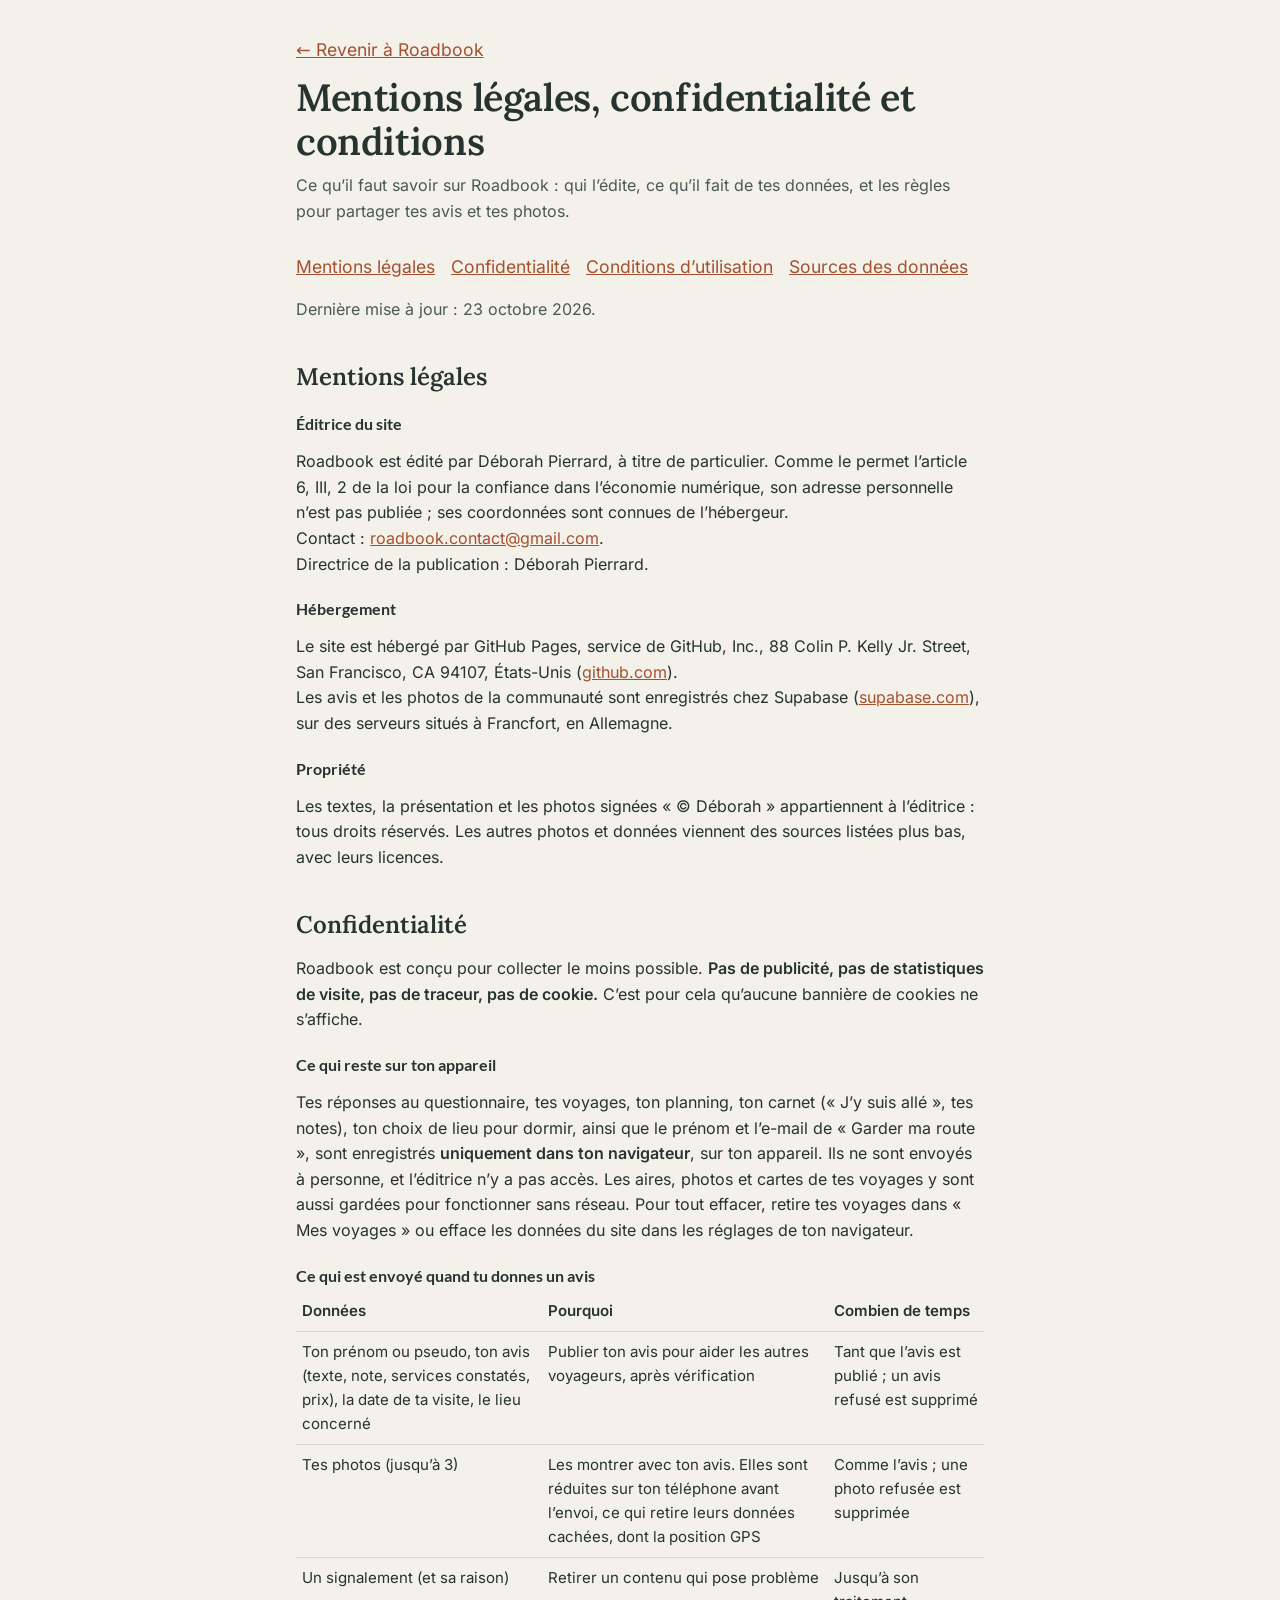
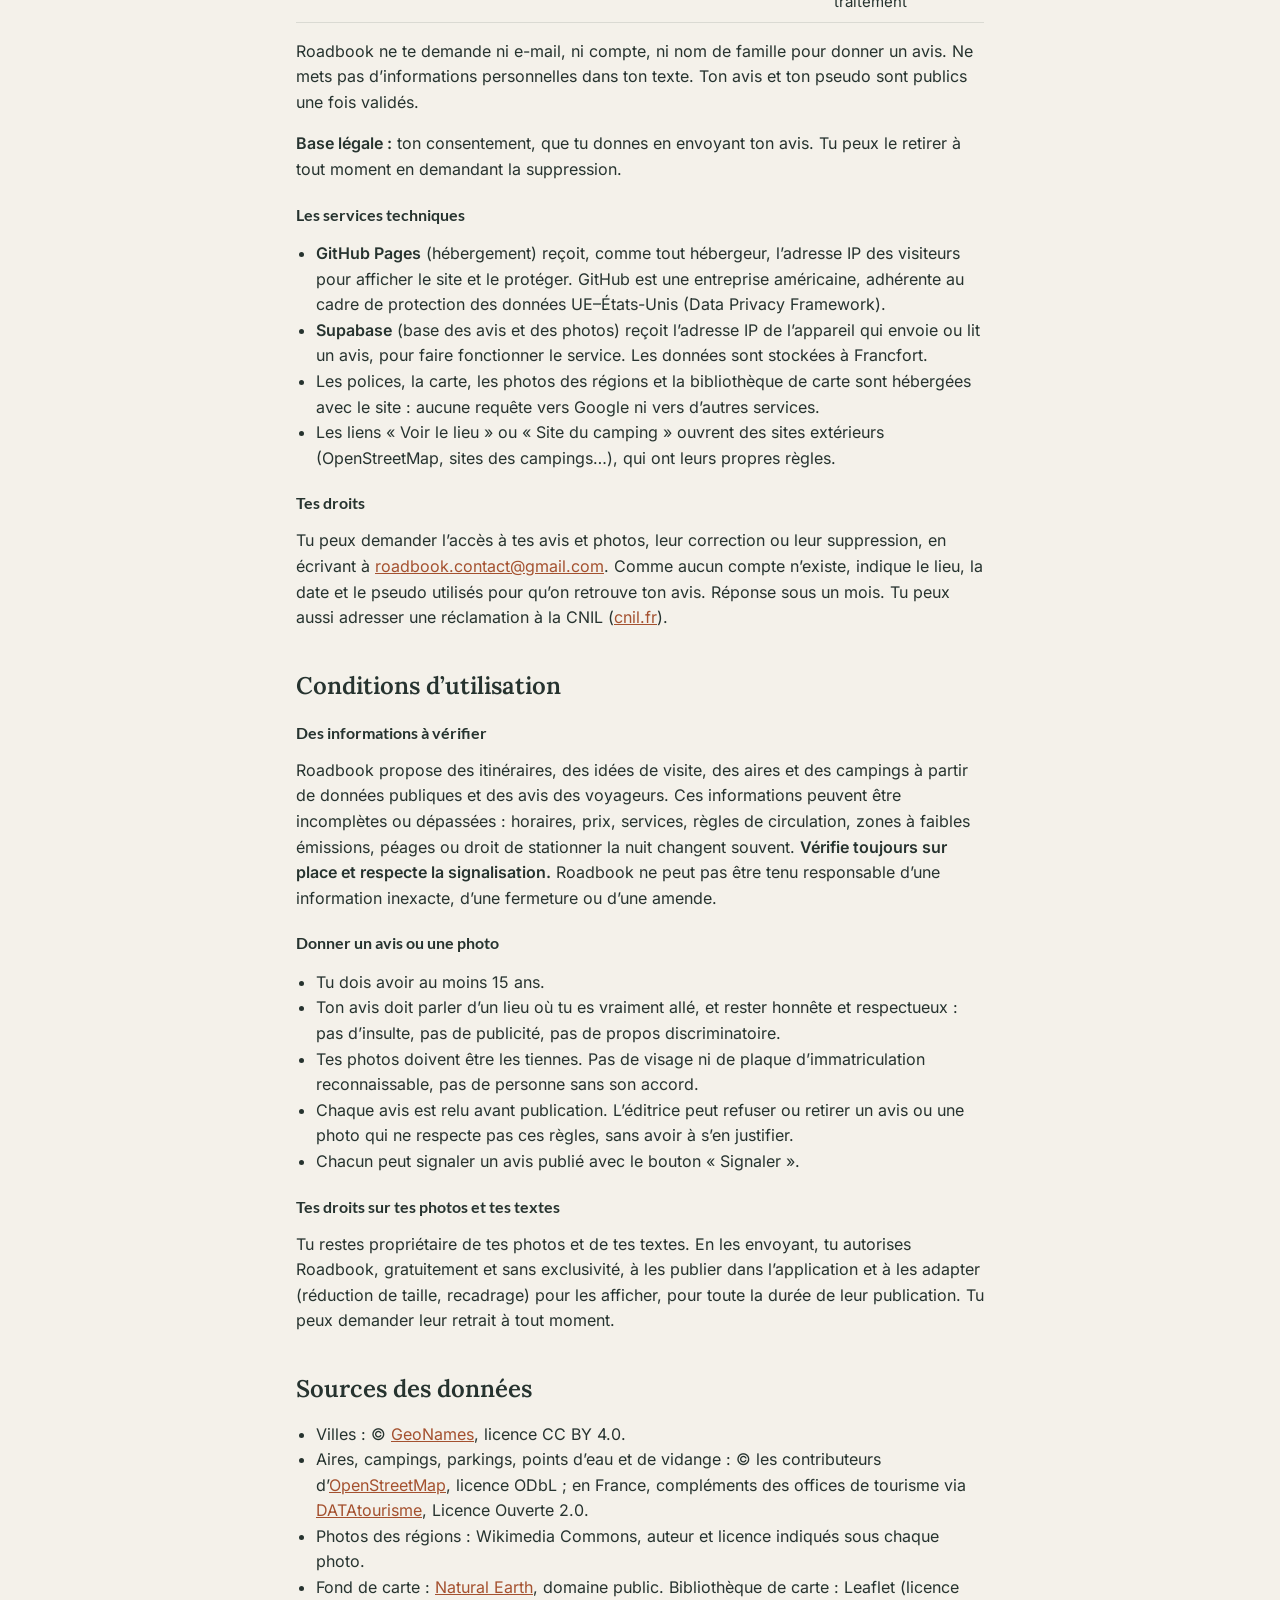
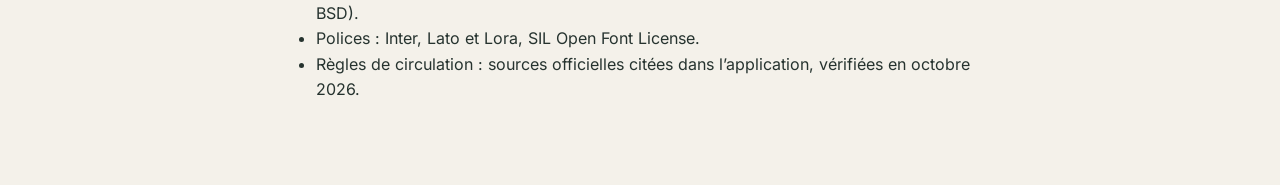
==== commit 3282f4b2: "Mentions légales : identité de l’éditrice Co-Authored-By: Claude Opus 5.5 <noreply@anthropic.com> Cl" ====
--- a/infos.html
+++ b/infos.html
@@ -15,7 +15,6 @@
     .infos ul { padding-left: 20px; }
     .infos nav { display: flex; flex-wrap: wrap; gap: 8px 16px; margin: 8px 0 0; }
     .infos nav a, .infos a { color: var(--terra-fonce); }
-    .a-completer { background: #FFF3D6; padding: 0 4px; border-radius: 4px; }
     .infos table { border-collapse: collapse; width: 100%; font-size: 15px; }
     .infos th, .infos td { text-align: left; vertical-align: top; padding: 8px 6px; border-bottom: 1px solid var(--trait); }
     .retour { display: inline-block; margin-top: 8px; }
@@ -36,11 +35,11 @@
 
     <h2 id="mentions">Mentions légales</h2>
     <h3>Éditrice du site</h3>
-    <p>Roadbook est édité par <span class="a-completer">[prénom et nom, ou nom de l’entreprise]</span>,
-      <span class="a-completer">[statut : particulier, micro-entreprise… et numéro SIRET le cas échéant]</span>,
-      <span class="a-completer">[adresse postale]</span>.<br>
+    <p>Roadbook est édité par Déborah Pierrard, à titre de particulier.
+      Comme le permet l’article 6, III, 2 de la loi pour la confiance dans l’économie numérique, son adresse personnelle
+      n’est pas publiée ; ses coordonnées sont connues de l’hébergeur.<br>
       Contact : <a href="mailto:roadbook.contact@gmail.com">roadbook.contact@gmail.com</a>.<br>
-      Directrice de la publication : <span class="a-completer">[prénom et nom]</span>.</p>
+      Directrice de la publication : Déborah Pierrard.</p>
     <h3>Hébergement</h3>
     <p>Le site est hébergé par GitHub Pages, service de GitHub, Inc., 88 Colin P. Kelly Jr. Street, San Francisco, CA 94107, États-Unis
       (<a href="https://github.com" target="_blank" rel="noopener">github.com</a>).<br>
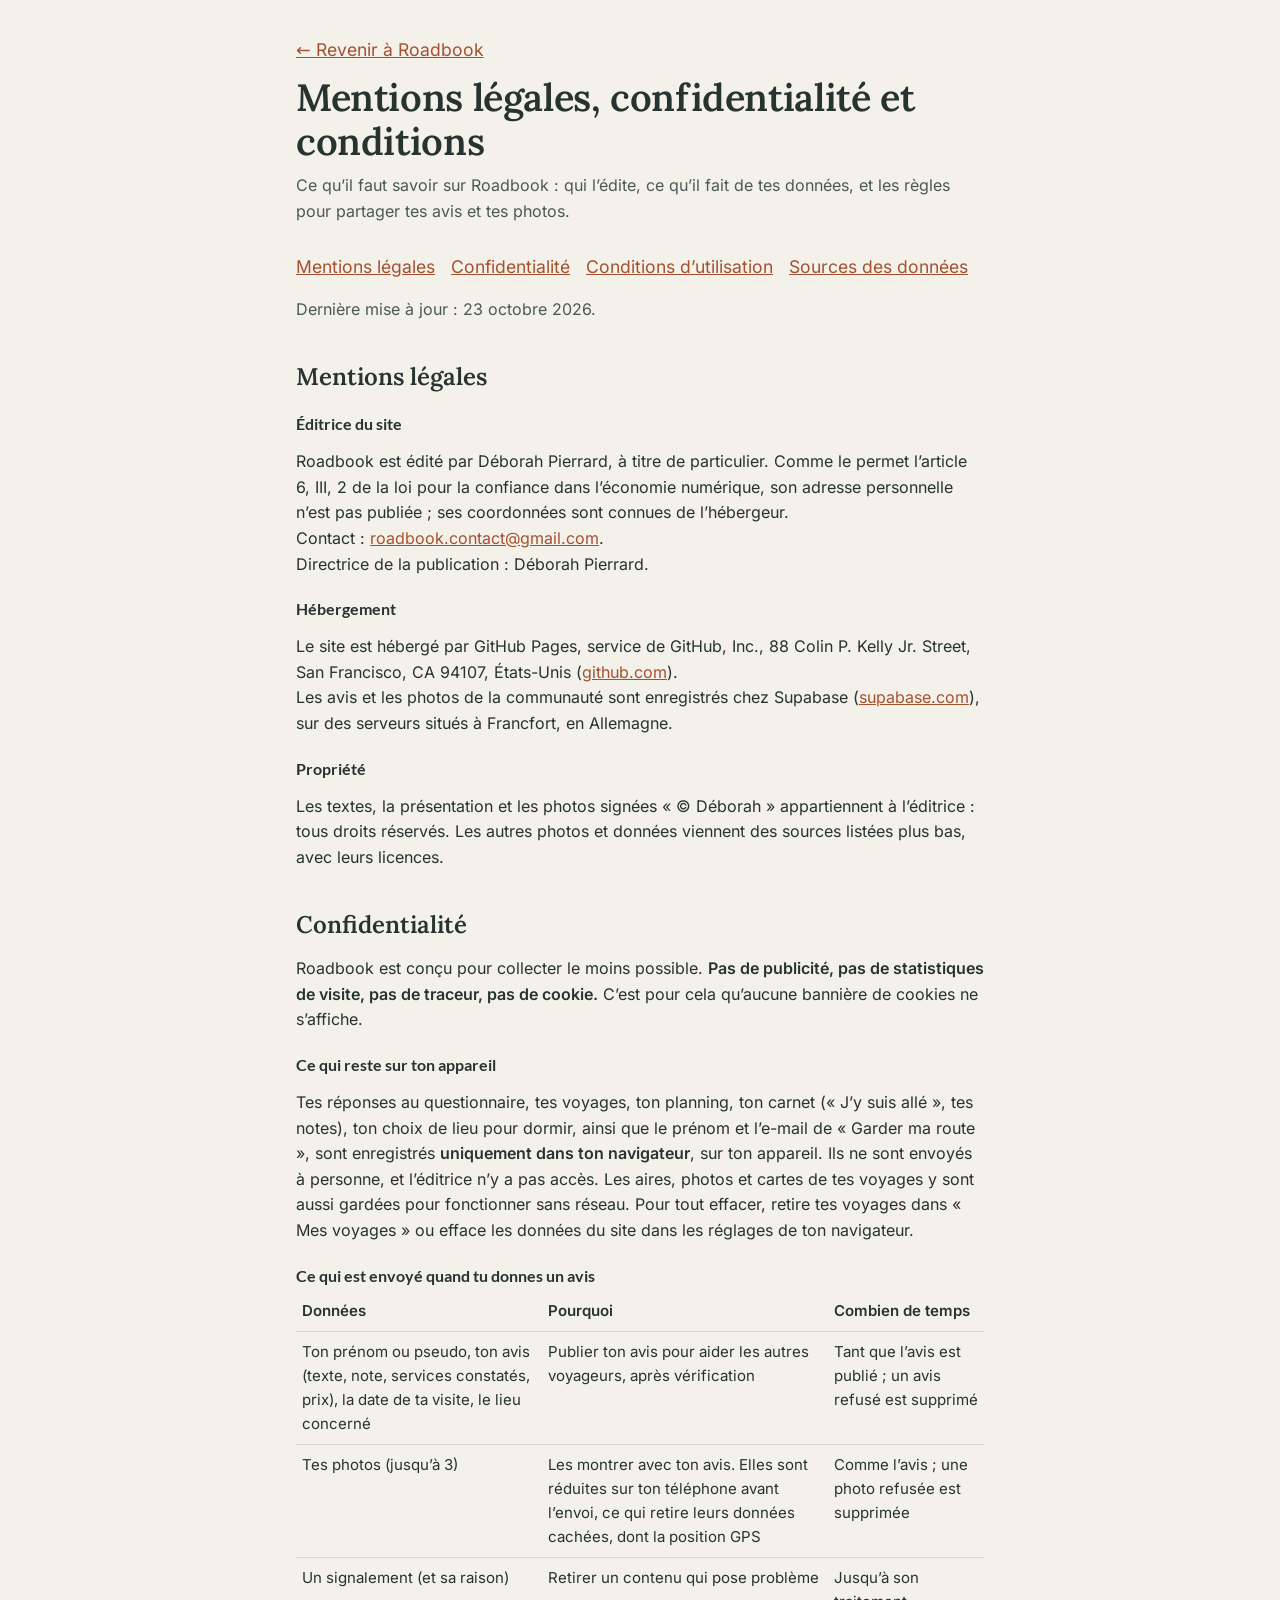
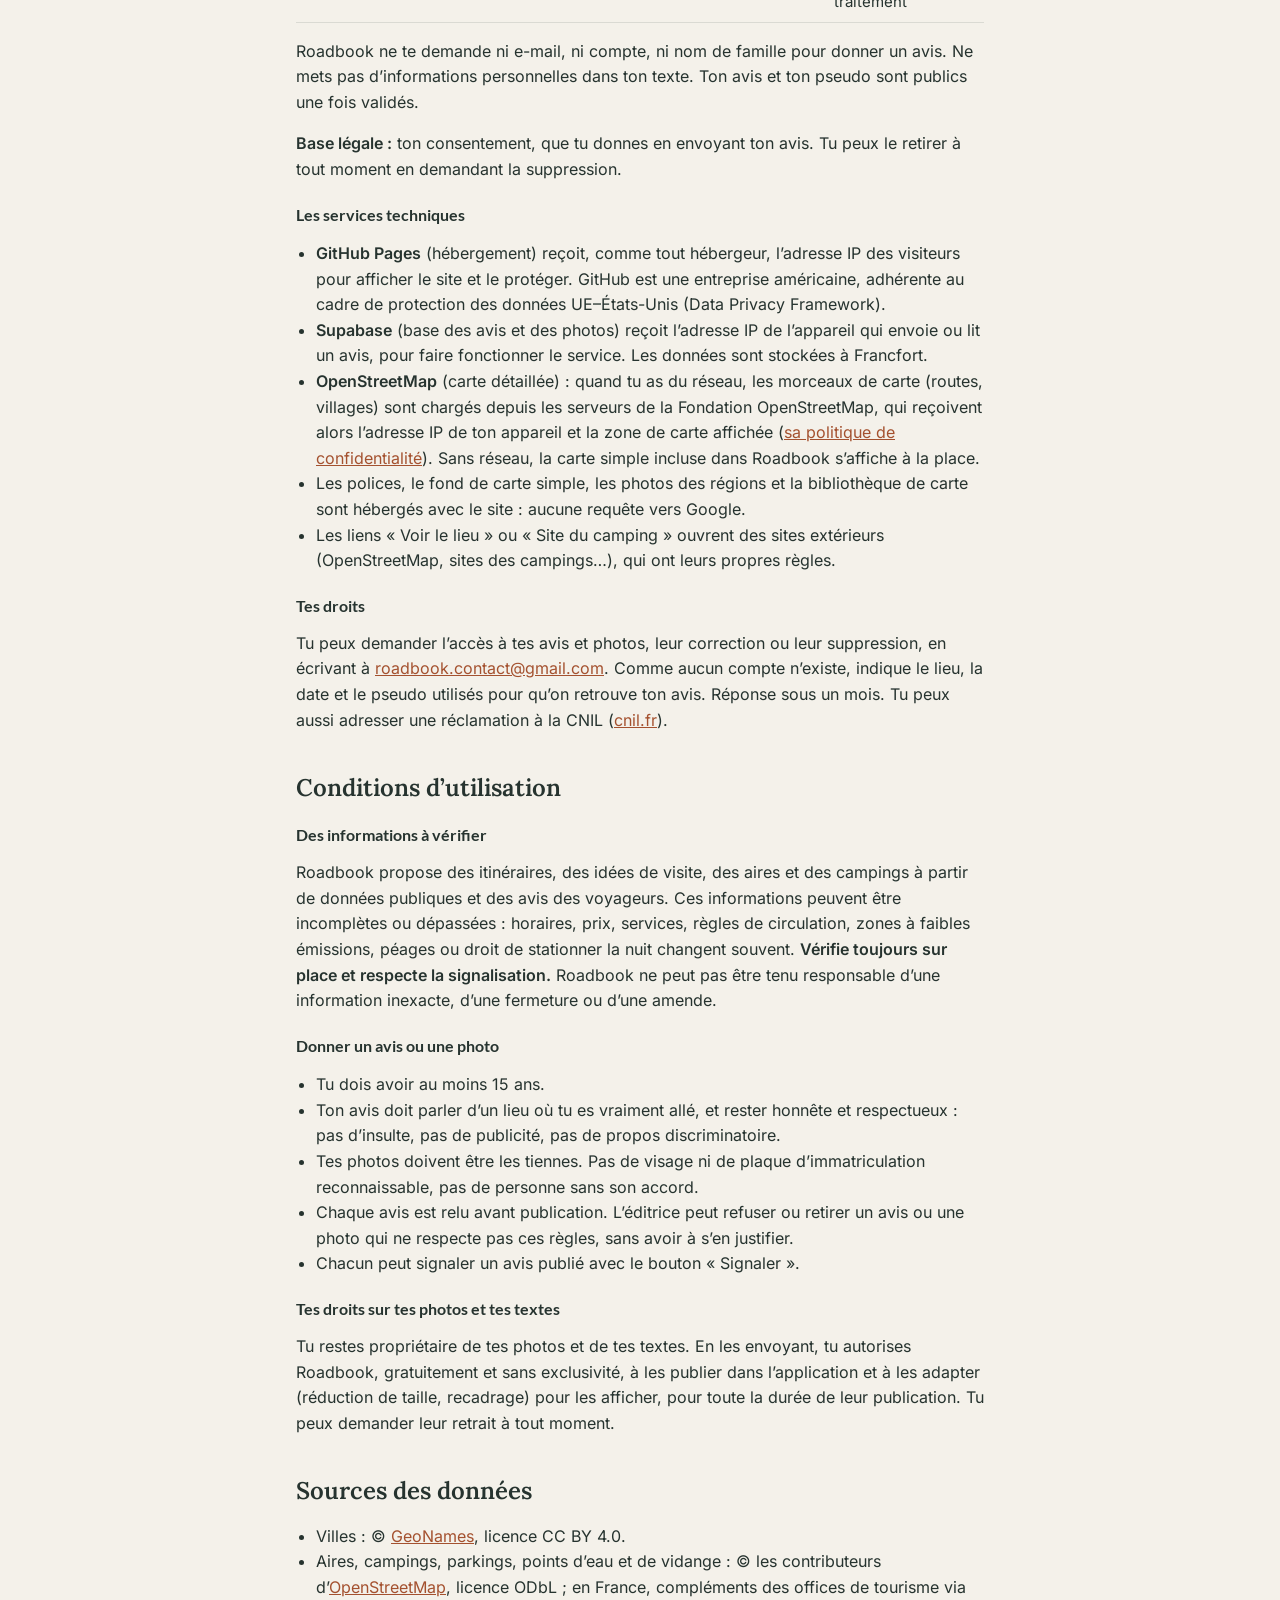
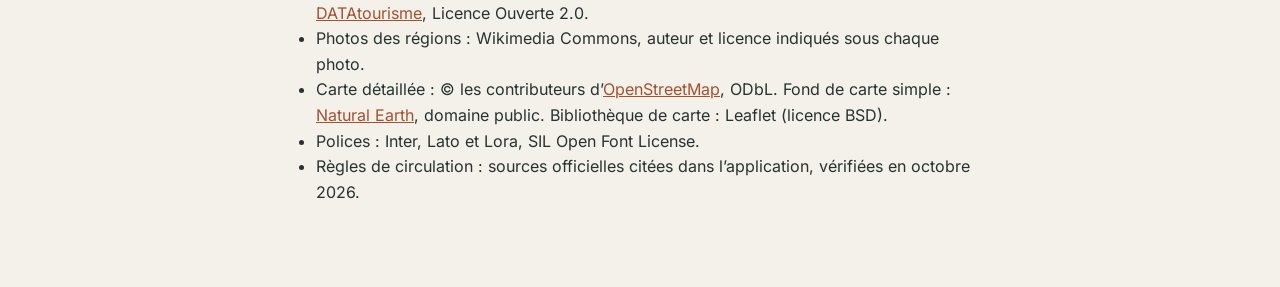
==== commit 2156dd0d: "Carte détaillée OpenStreetMap, plein écran et fiches d'étape Co-Authored-By: Claude Opus 5.5 <norepl" ====
--- a/infos.html
+++ b/infos.html
@@ -80,7 +80,11 @@
         GitHub est une entreprise américaine, adhérente au cadre de protection des données UE–États-Unis (Data Privacy Framework).</li>
       <li><strong>Supabase</strong> (base des avis et des photos) reçoit l’adresse IP de l’appareil qui envoie ou lit un avis, pour faire fonctionner le service.
         Les données sont stockées à Francfort.</li>
-      <li>Les polices, la carte, les photos des régions et la bibliothèque de carte sont hébergées avec le site : aucune requête vers Google ni vers d’autres services.</li>
+      <li><strong>OpenStreetMap</strong> (carte détaillée) : quand tu as du réseau, les morceaux de carte (routes, villages) sont chargés depuis les serveurs
+        de la Fondation OpenStreetMap, qui reçoivent alors l’adresse IP de ton appareil et la zone de carte affichée
+        (<a href="https://osmfoundation.org/wiki/Privacy_Policy" target="_blank" rel="noopener">sa politique de confidentialité</a>).
+        Sans réseau, la carte simple incluse dans Roadbook s’affiche à la place.</li>
+      <li>Les polices, le fond de carte simple, les photos des régions et la bibliothèque de carte sont hébergés avec le site : aucune requête vers Google.</li>
       <li>Les liens « Voir le lieu » ou « Site du camping » ouvrent des sites extérieurs (OpenStreetMap, sites des campings…), qui ont leurs propres règles.</li>
     </ul>
 
@@ -115,7 +119,8 @@
       <li>Aires, campings, parkings, points d’eau et de vidange : © les contributeurs d’<a href="https://www.openstreetmap.org/copyright" target="_blank" rel="noopener">OpenStreetMap</a>, licence ODbL ;
         en France, compléments des offices de tourisme via <a href="https://www.datatourisme.fr" target="_blank" rel="noopener">DATAtourisme</a>, Licence Ouverte 2.0.</li>
       <li>Photos des régions : Wikimedia Commons, auteur et licence indiqués sous chaque photo.</li>
-      <li>Fond de carte : <a href="https://www.naturalearthdata.com" target="_blank" rel="noopener">Natural Earth</a>, domaine public. Bibliothèque de carte : Leaflet (licence BSD).</li>
+      <li>Carte détaillée : © les contributeurs d’<a href="https://www.openstreetmap.org/copyright" target="_blank" rel="noopener">OpenStreetMap</a>, ODbL.
+        Fond de carte simple : <a href="https://www.naturalearthdata.com" target="_blank" rel="noopener">Natural Earth</a>, domaine public. Bibliothèque de carte : Leaflet (licence BSD).</li>
       <li>Polices : Inter, Lato et Lora, SIL Open Font License.</li>
       <li>Règles de circulation : sources officielles citées dans l’application, vérifiées en octobre 2026.</li>
     </ul>
--- a/css/styles.css
+++ b/css/styles.css
@@ -210,6 +210,31 @@
 .jour-statut { display: flex; flex-wrap: wrap; align-items: center; gap: 6px 10px; margin-top: 10px; }
 .jour-points { font-size: 13px; color: var(--encre-douce); }
 .jour-fleche { font-size: 26px; color: var(--vert); line-height: 1; }
+/* Changer une étape */
+.changer-btn { display: inline-block; margin: 6px 0 0 70px; padding: 8px 2px; background: none; border: 0; cursor: pointer;
+  font: 700 14px var(--f-sous); color: var(--vert-fonce); text-decoration: underline; text-underline-offset: 3px; }
+.changer-btn:hover { color: var(--terra-fonce); }
+.changer { margin-top: 8px; padding: 16px; background: var(--papier); border: 1.5px solid var(--vert); border-radius: var(--rayon); }
+.changer-titre { margin: 0; font: 600 18px/1.3 var(--f-titre); }
+.changer-aide, .changer-note { margin: 6px 0 0; font-size: 14px; color: var(--encre-douce); }
+.changer-note { margin-top: 12px; }
+.changer-liste { list-style: none; margin: 10px 0 0; padding: 0; display: grid; gap: 8px; }
+.changer-choix { width: 100%; text-align: left; display: flex; flex-direction: column; gap: 2px; padding: 12px 14px; cursor: pointer;
+  background: var(--lin); border: 1.5px solid var(--trait); border-radius: 12px; font: 400 14px/1.4 var(--f-corps); color: var(--encre-douce); }
+.changer-choix strong { font: 700 16px var(--f-sous); color: var(--encre); }
+.changer-choix em { font-style: normal; color: var(--encre); }
+.changer-choix:hover { border-color: var(--vert); }
+.changer-choix--confirmer { border-color: var(--terra); background: #fff; }
+.changer-confirmer { margin-top: 6px; font: 700 14px var(--f-sous); color: var(--terra-fonce); }
+.changer-label { display: block; margin-top: 16px; font: 700 15px var(--f-sous); }
+.changer-champ { width: 100%; min-height: 48px; margin-top: 6px; padding: 10px 14px; font: 400 16px var(--f-corps); color: var(--encre);
+  background: #fff; border: 1.5px solid var(--trait); border-radius: 12px; }
+.changer-champ:focus { border-color: var(--vert); outline: none; box-shadow: 0 0 0 3px rgba(110, 142, 134, .25); }
+.changer-vide { font-size: 14px; color: var(--encre-douce); }
+.changer .lien-discret { padding: 10px 0 0; }
+.changer-ok { margin: 8px 0 0; padding: 10px 14px; border-radius: 12px; background: rgba(110, 142, 134, .14); font: 700 14px/1.4 var(--f-sous); color: var(--vert-fonce); }
+@media (max-width: 420px) { .changer-btn { margin-left: 0; } }
+
 .note-essai { font-size: 13px; color: var(--encre-douce); margin: 28px 0 0; }
 
 /* ---------- ÉCRAN 4 : Ma journée ---------- */
@@ -490,6 +515,22 @@
 .carte .leaflet-popup-content { font: 400 14px/1.45 var(--f-corps); color: var(--encre); margin: 12px 14px; }
 .carte .leaflet-popup-content a { color: var(--terra-fonce); font-weight: 600; }
 .carte .leaflet-control-attribution { font-size: 10.5px; }
+.carte .carte-tuiles { filter: saturate(.8) sepia(.08); }
+.carte-plein-btn { padding: 8px 12px; border: 0; border-radius: 999px; cursor: pointer; background: var(--papier); color: var(--encre);
+  font: 700 13px var(--f-sous); box-shadow: 0 2px 10px -2px rgba(38, 51, 47, .35); }
+.carte-plein-btn:hover { background: #fff; }
+.carte-cadre--plein { position: fixed; inset: 0; z-index: 3000; height: auto; border-radius: 0; border: 0; }
+.carte-cadre--plein .leaflet-top { top: env(safe-area-inset-top, 0); }
+body.carte-ouverte { overflow: hidden; }
+.carte-fiche-popup .leaflet-popup-content { margin: 0; width: 240px !important; }
+.carte-fiche-popup .leaflet-popup-content-wrapper { padding: 0; overflow: hidden; border-radius: 14px; }
+.carte-fiche { padding: 0 0 12px; }
+.carte-fiche-photo { display: block; width: 100%; height: 120px; object-fit: cover; }
+.carte-fiche p { margin: 0; padding: 0 14px; }
+.carte-fiche-quand { padding-top: 10px !important; font: 700 12px var(--f-sous); text-transform: uppercase; letter-spacing: .08em; color: var(--terra-fonce); }
+.carte-fiche-nom { font: 600 17px/1.3 var(--f-titre); margin-top: 2px !important; }
+.carte-fiche-info, .carte-fiche-rep { font-size: 13.5px; color: var(--encre-douce); margin-top: 4px !important; }
+.carte-fiche-lien { display: inline-block; margin: 8px 14px 0; }
 .carte-nom-soir { position: absolute; left: 18px; top: 0; transform: translateY(-50%); white-space: nowrap; padding: 4px 9px; border-radius: 999px;
   background: #fff; color: var(--terra-fonce); font: 700 13px/1.2 var(--f-sous); box-shadow: 0 1px 4px rgba(38, 51, 47, .25); pointer-events: none; }
 
@@ -570,3 +611,5 @@
 .commu-merci { margin: 0; padding: 14px; border-radius: 12px; background: rgba(110, 142, 134, .12); font-weight: 600; color: var(--vert-fonce); }
 .accueil-infos { position: absolute; z-index: 1; left: 0; right: 0; bottom: calc(14px + env(safe-area-inset-bottom)); text-align: center; color: #fff; opacity: .85;
   font: 400 13px var(--f-corps); text-shadow: 0 1px 6px rgba(38, 51, 47, .6); }
+.carte-fiche-popup a.leaflet-popup-close-button { top: 6px; right: 6px; width: 26px; height: 26px; font: 400 20px/26px var(--f-corps); text-align: center;
+  border-radius: 50%; background: rgba(251, 249, 244, .92); color: var(--encre); }
